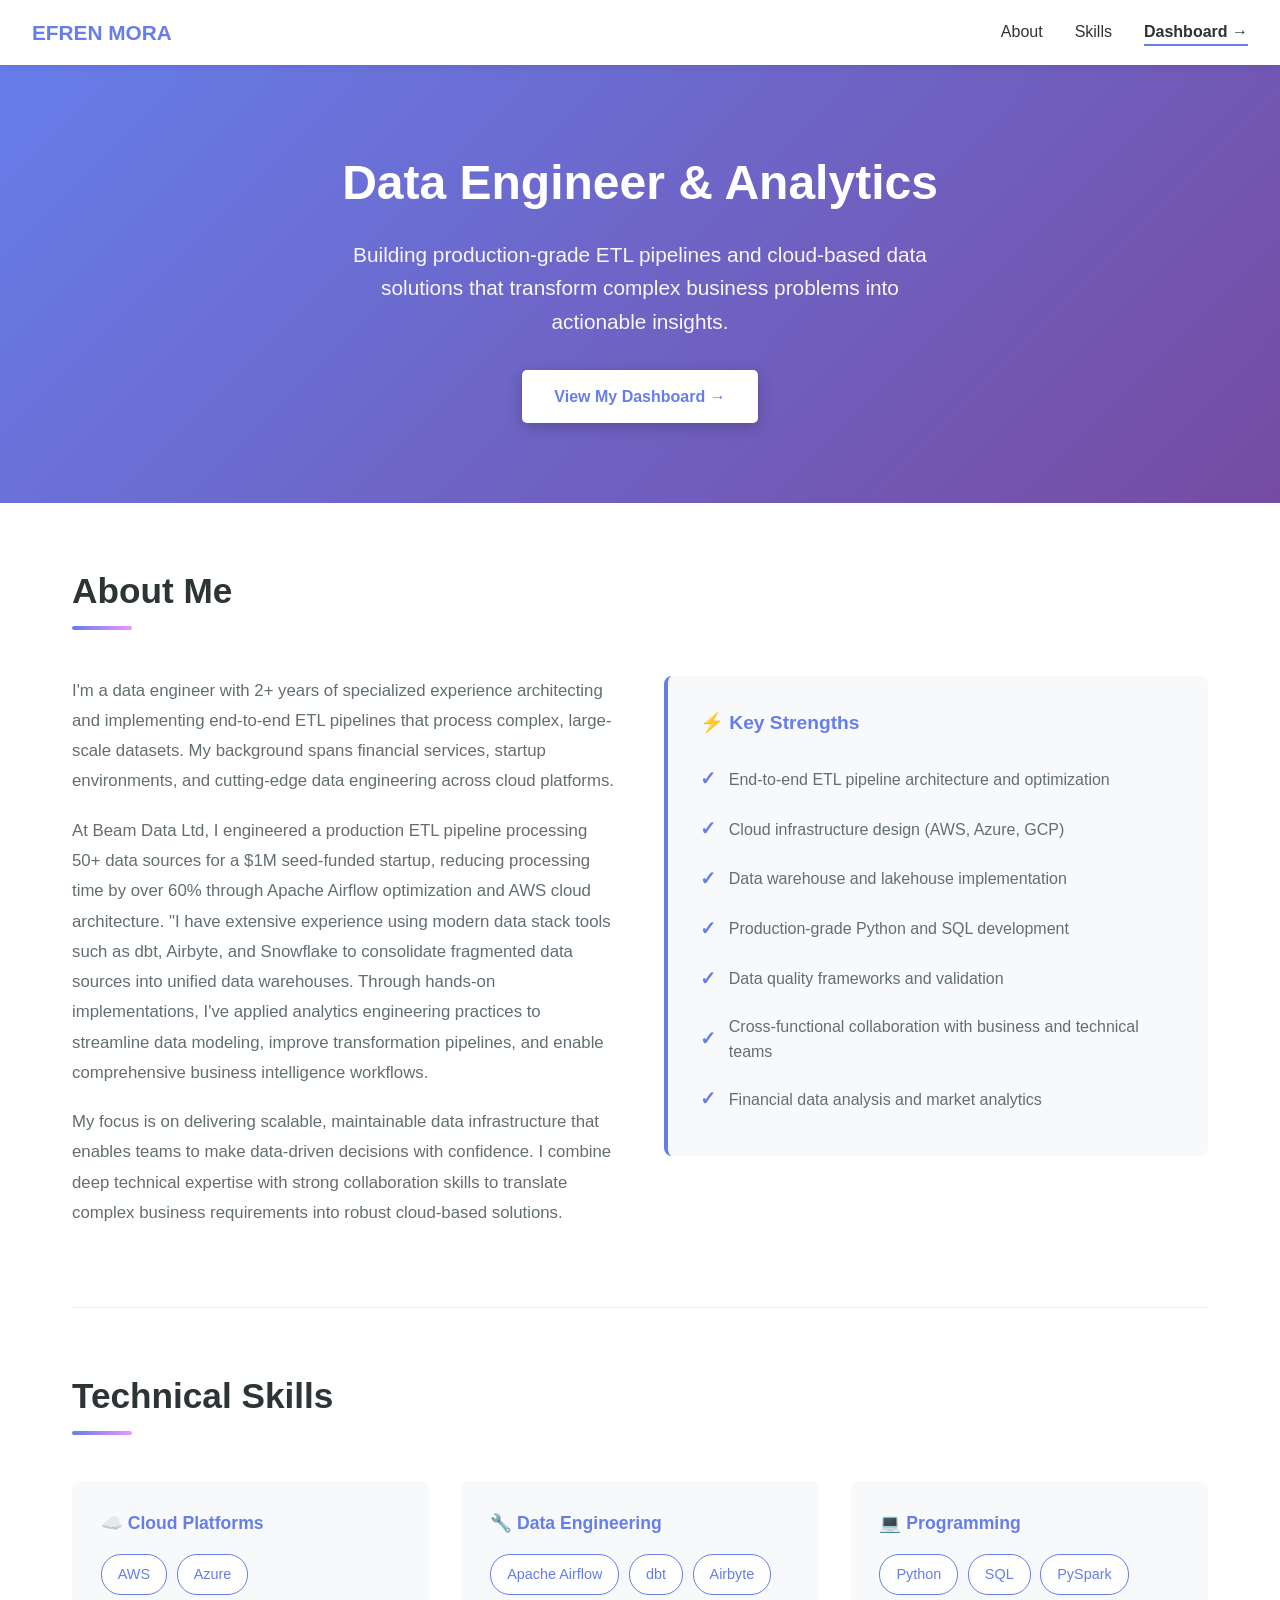
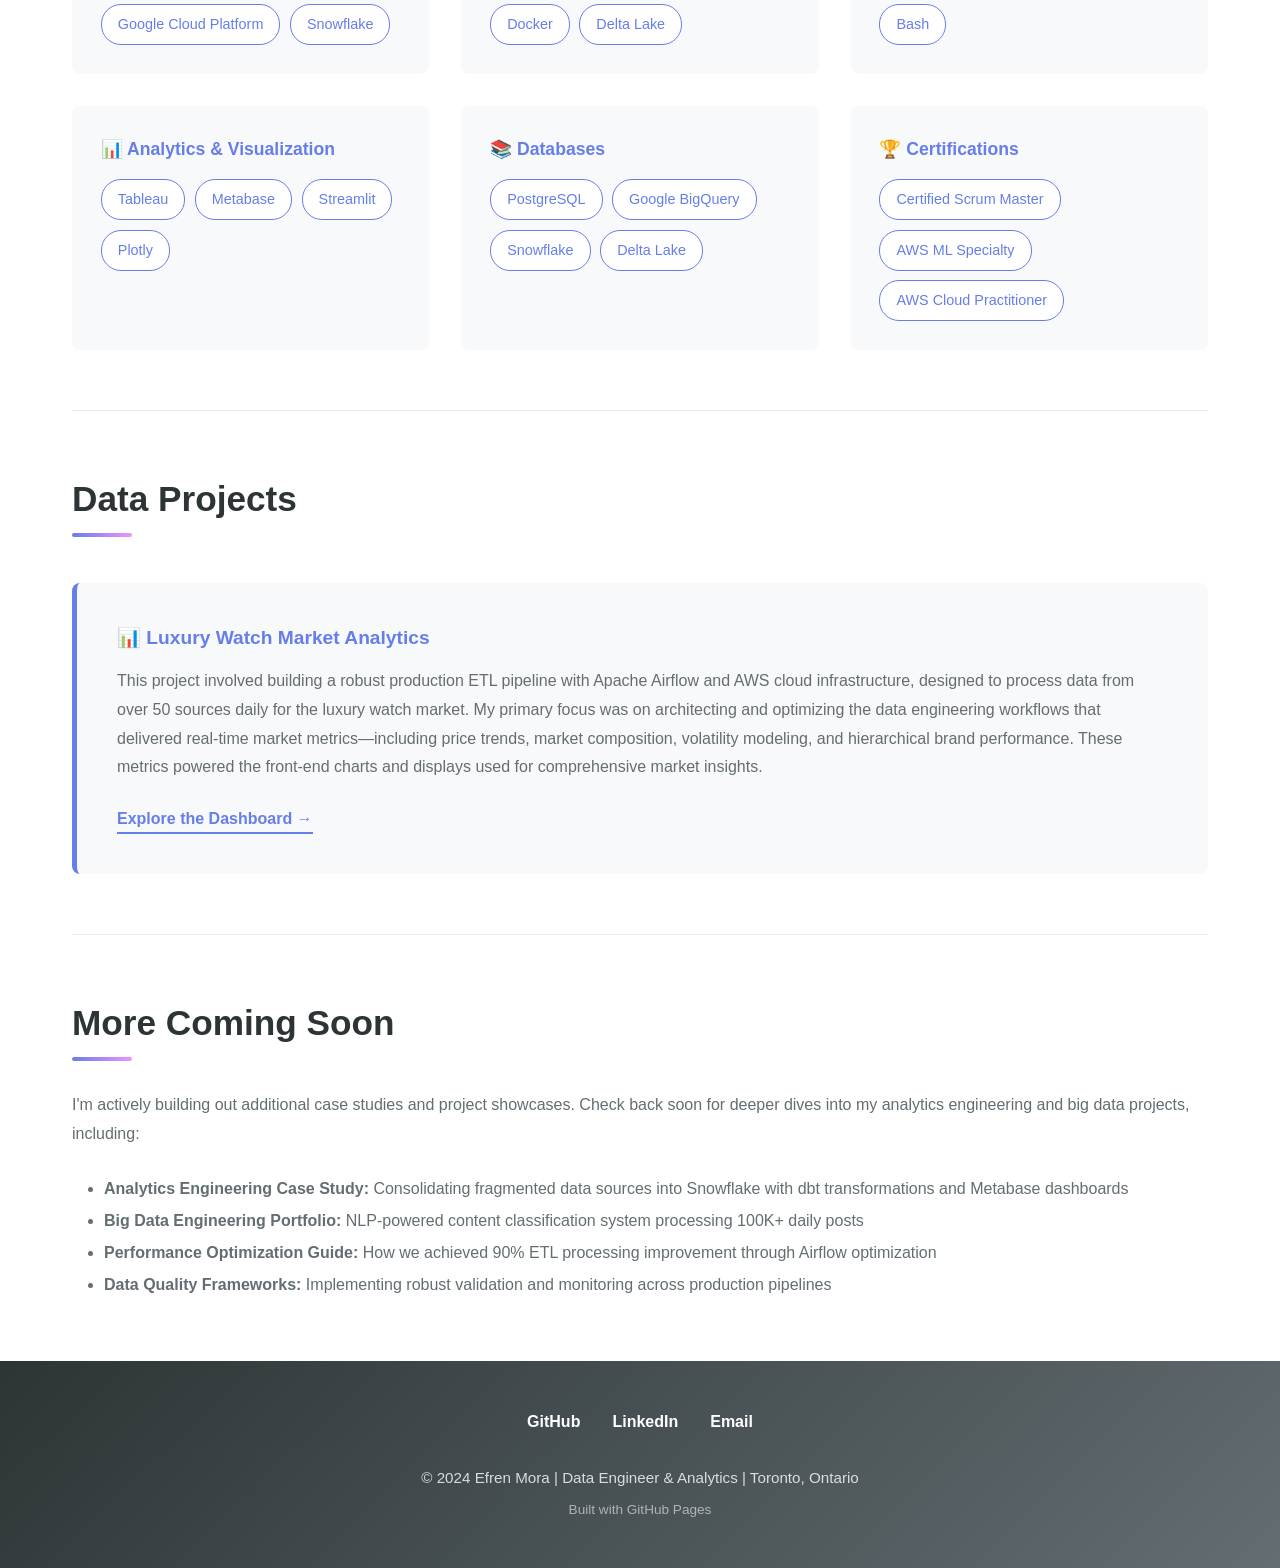
==== index.html @ 276fa45b "Embed Tableau dashboard in index.html" ====
<!DOCTYPE html>
<html lang="en">
<head>
    <meta charset="UTF-8">
    <meta name="viewport" content="width=device-width, initial-scale=1.0">
    <meta name="description" content="Efren Mora - Data Engineer & Analytics. Building production-grade ETL pipelines and cloud-based data solutions.">
    <title>Efren Mora | Data Engineer & Analytics</title>
    <style>
        * {
            margin: 0;
            padding: 0;
            box-sizing: border-box;
        }
        
        :root {
            --primary-color: #667eea;
            --secondary-color: #764ba2;
            --accent-color: #f093fb;
            --text-dark: #2d3436;
            --text-light: #636e72;
            --bg-light: #f8f9fa;
            --border-color: #e9ecef;
        }
        
        body {
            font-family: 'Segoe UI', Tahoma, Geneva, Verdana, sans-serif;
            line-height: 1.6;
            color: var(--text-dark);
            background-color: #fff;
        }
        
        /* Navigation */
        nav {
            background-color: white;
            padding: 1rem 2rem;
            display: flex;
            justify-content: space-between;
            align-items: center;
            box-shadow: 0 2px 8px rgba(0,0,0,0.08);
            position: sticky;
            top: 0;
            z-index: 100;
        }
        
        .nav-brand {
            font-size: 1.3rem;
            font-weight: 700;
            color: var(--primary-color);
            text-decoration: none;
        }
        
        .nav-links {
            display: flex;
            gap: 2rem;
            list-style: none;
        }
        
        .nav-links a {
            color: var(--text-dark);
            text-decoration: none;
            transition: color 0.3s ease;
        }
        
        .nav-links a:hover {
            color: var(--primary-color);
        }
        
        /* Hero Section */
        .hero {
            background: linear-gradient(135deg, var(--primary-color) 0%, var(--secondary-color) 100%);
            color: white;
            padding: 80px 2rem;
            text-align: center;
        }
        
        .hero h1 {
            font-size: 3rem;
            margin-bottom: 1rem;
            font-weight: 700;
        }
        
        .hero p {
            font-size: 1.3rem;
            margin-bottom: 2rem;
            opacity: 0.95;
            max-width: 600px;
            margin-left: auto;
            margin-right: auto;
        }
        
        .cta-button {
            display: inline-block;
            background-color: white;
            color: var(--primary-color);
            padding: 14px 32px;
            border-radius: 5px;
            text-decoration: none;
            font-weight: 600;
            transition: transform 0.3s ease, box-shadow 0.3s ease;
            box-shadow: 0 4px 15px rgba(0,0,0,0.2);
        }
        
        .cta-button:hover {
            transform: translateY(-2px);
            box-shadow: 0 6px 20px rgba(0,0,0,0.3);
        }
        
        /* Main Content */
        main {
            max-width: 1200px;
            margin: 0 auto;
            padding: 0 2rem;
        }
        
        section {
            padding: 60px 0;
            border-bottom: 1px solid var(--border-color);
        }
        
        section:last-of-type {
            border-bottom: none;
        }
        
        h2 {
            font-size: 2.2rem;
            margin-bottom: 1.5rem;
            color: var(--text-dark);
            position: relative;
            display: inline-block;
        }
        
        h2::after {
            content: '';
            position: absolute;
            bottom: -10px;
            left: 0;
            width: 60px;
            height: 4px;
            background: linear-gradient(90deg, var(--primary-color), var(--accent-color));
            border-radius: 2px;
        }
        
        /* About Section */
        .about-content {
            display: grid;
            grid-template-columns: 1fr 1fr;
            gap: 3rem;
            align-items: start;
            margin-top: 2rem;
        }
        
        .about-text p {
            margin-bottom: 1.2rem;
            color: var(--text-light);
            font-size: 1.05rem;
            line-height: 1.8;
        }
        
        .about-highlights {
            background: var(--bg-light);
            padding: 2rem;
            border-radius: 8px;
            border-left: 4px solid var(--primary-color);
        }
        
        .about-highlights h3 {
            color: var(--primary-color);
            margin-bottom: 1rem;
            font-size: 1.2rem;
        }
        
        .about-highlights ul {
            list-style: none;
        }
        
        .about-highlights li {
            padding: 0.6rem 0;
            color: var(--text-light);
            display: flex;
            align-items: center;
        }
        
        .about-highlights li::before {
            content: '✓';
            color: var(--primary-color);
            font-weight: bold;
            margin-right: 0.8rem;
            font-size: 1.2rem;
        }
        
        /* Tech Stack Section */
        .tech-stack {
            display: grid;
            grid-template-columns: repeat(auto-fit, minmax(280px, 1fr));
            gap: 2rem;
            margin-top: 2rem;
        }
        
        .tech-category {
            background: var(--bg-light);
            padding: 1.8rem;
            border-radius: 8px;
            transition: transform 0.3s ease, box-shadow 0.3s ease;
        }
        
        .tech-category:hover {
            transform: translateY(-5px);
            box-shadow: 0 8px 20px rgba(102, 126, 234, 0.15);
        }
        
        .tech-category h3 {
            color: var(--primary-color);
            margin-bottom: 1rem;
            font-size: 1.1rem;
        }
        
        .tech-tags {
            display: flex;
            flex-wrap: wrap;
            gap: 0.6rem;
        }
        
        .tech-tag {
            background: white;
            color: var(--primary-color);
            padding: 0.5rem 1rem;
            border-radius: 20px;
            font-size: 0.9rem;
            border: 1px solid var(--primary-color);
        }
        
        /* Projects Section */
        .project-preview {
            background: var(--bg-light);
            padding: 2.5rem;
            border-radius: 8px;
            border-left: 5px solid var(--primary-color);
            margin-top: 2rem;
            transition: transform 0.3s ease, box-shadow 0.3s ease;
        }

        .project-preview:hover {
        transform: translateY(-5px);
        box-shadow: 0 8px 20px rgba(102, 126, 234, 0.15);
        }
        
        .project-preview h3 {
            color: var(--primary-color);
            font-size: 1.2rem;
            margin-bottom: 0.8rem;
        }
        
        .project-preview p {
            color: var(--text-light);
            margin-bottom: 1.5rem;
            line-height: 1.8;
        }
        
        .project-link {
            display: inline-block;
            color: var(--primary-color);
            text-decoration: none;
            font-weight: 600;
            transition: all 0.3s ease;
            border-bottom: 2px solid var(--primary-color);
        }
        
        .project-link:hover {
            color: var(--secondary-color);
            border-bottom-color: var(--secondary-color);
        }
        
        /* Footer */
        footer {
            background: linear-gradient(135deg, #2d3436 0%, #636e72 100%);
            color: white;
            padding: 3rem 2rem;
            text-align: center;
        }
        
        .footer-content {
            max-width: 1200px;
            margin: 0 auto;
        }
        
        .social-links {
            display: flex;
            justify-content: center;
            gap: 2rem;
            margin-bottom: 2rem;
        }
        
        .social-links a {
            color: white;
            text-decoration: none;
            font-weight: 600;
            transition: color 0.3s ease;
        }
        
        .social-links a:hover {
            color: var(--accent-color);
        }
        
        .footer-text {
            color: rgba(255,255,255,0.8);
            font-size: 0.95rem;
        }
        
        /* Responsive */
        @media (max-width: 768px) {
            .hero h1 {
                font-size: 2rem;
            }
            
            .hero p {
                font-size: 1.1rem;
            }
            
            .about-content {
                grid-template-columns: 1fr;
            }
            
            .nav-links {
                gap: 1rem;
                font-size: 0.9rem;
            }
            
            section {
                padding: 40px 0;
            }
        }
    </style>
</head>
<body>
    <!-- Navigation -->
    <nav>
        <a href="index.html" class="nav-brand">EFREN MORA</a>
        <ul class="nav-links">
            <li><a href="#about">About</a></li>
            <li><a href="#skills">Skills</a></li>
            <li><a href="dashboards.html" class="project-link">Dashboard →</a></li>
        </ul>
    </nav>

    <!-- Hero Section -->
    <section class="hero">
        <h1>Data Engineer & Analytics</h1>
        <p>Building production-grade ETL pipelines and cloud-based data solutions that transform complex business problems into actionable insights.</p>
        <a href="dashboards.html" class="cta-button">View My Dashboard →</a>
    </section>

    <!-- Main Content -->
    <main>
        <!-- About Section -->
        <section id="about">
            <h2>About Me</h2>
            <div class="about-content">
                <div class="about-text">
                    <p>I'm a data engineer with 2+ years of specialized experience architecting and implementing end-to-end ETL pipelines that process complex, large-scale datasets. My background spans financial services, startup environments, and cutting-edge data engineering across cloud platforms.</p>
                    
                    <p>At Beam Data Ltd, I engineered a production ETL pipeline processing 50+ data sources for a $1M seed-funded startup, reducing processing time by over 60% through Apache Airflow optimization and AWS cloud architecture. "I have extensive experience using modern data stack tools such as dbt, Airbyte, and Snowflake to consolidate fragmented data sources into unified data warehouses. Through hands-on implementations, I've applied analytics engineering practices to streamline data modeling, improve transformation pipelines, and enable comprehensive business intelligence workflows.</p>
                    
                    <p>My focus is on delivering scalable, maintainable data infrastructure that enables teams to make data-driven decisions with confidence. I combine deep technical expertise with strong collaboration skills to translate complex business requirements into robust cloud-based solutions.</p>
                </div>
                
                <div class="about-highlights">
                    <h3>⚡ Key Strengths</h3>
                    <ul>
                        <li>End-to-end ETL pipeline architecture and optimization</li>
                        <li>Cloud infrastructure design (AWS, Azure, GCP)</li>
                        <li>Data warehouse and lakehouse implementation</li>
                        <li>Production-grade Python and SQL development</li>
                        <li>Data quality frameworks and validation</li>
                        <li>Cross-functional collaboration with business and technical teams</li>
                        <li>Financial data analysis and market analytics</li>
                    </ul>
                </div>
            </div>
        </section>

        <!-- Tech Stack Section -->
        <section id="skills">
            <h2>Technical Skills</h2>
            <div class="tech-stack">
                <div class="tech-category">
                    <h3>☁️ Cloud Platforms</h3>
                    <div class="tech-tags">
                        <span class="tech-tag">AWS</span>
                        <span class="tech-tag">Azure</span>
                        <span class="tech-tag">Google Cloud Platform </span>
                        <span class="tech-tag">Snowflake</span>
                    </div>
                </div>
                
                <div class="tech-category">
                    <h3>🔧 Data Engineering</h3>
                    <div class="tech-tags">
                        <span class="tech-tag">Apache Airflow</span>
                        <span class="tech-tag">dbt</span>
                        <span class="tech-tag">Airbyte</span>
                        <span class="tech-tag">Docker</span>
                        <span class="tech-tag">Delta Lake</span>
                    </div>
                </div>
                
                <div class="tech-category">
                    <h3>💻 Programming</h3>
                    <div class="tech-tags">
                        <span class="tech-tag">Python</span>
                        <span class="tech-tag">SQL</span>
                        <span class="tech-tag">PySpark</span>
                        <span class="tech-tag">Bash</span>
                    </div>
                </div>
                
                <div class="tech-category">
                    <h3>📊 Analytics & Visualization</h3>
                    <div class="tech-tags">
                        <span class="tech-tag">Tableau</span>
                        <span class="tech-tag">Metabase</span>
                        <span class="tech-tag">Streamlit</span>
                        <span class="tech-tag">Plotly</span>
                    </div>
                </div>
                
                <div class="tech-category">
                    <h3>📚 Databases</h3>
                    <div class="tech-tags">
                        <span class="tech-tag">PostgreSQL</span>
                        <span class="tech-tag">Google BigQuery</span>
                        <span class="tech-tag">Snowflake</span>
                        <span class="tech-tag">Delta Lake</span>
                    </div>
                </div>
                
                <div class="tech-category">
                    <h3>🏆 Certifications</h3>
                    <div class="tech-tags">
                        <!-- <span class="tech-tag">Advanced Tableau</span> -->
                        <span class="tech-tag">Certified Scrum Master</span>
                        <span class="tech-tag">AWS ML Specialty</span>
                        <span class="tech-tag">AWS Cloud Practitioner</span>
                    </div>
                </div>
            </div>
        </section>

        <!-- Featured Project Section -->
        <section>
            <h2>Data Projects</h2>
            <div class="project-preview">
                <h3>📊 Luxury Watch Market Analytics</h3>
                <p>This project involved building a robust production ETL pipeline with Apache Airflow and AWS cloud infrastructure, designed to process data from over 50 sources daily for the luxury watch market. My primary focus was on architecting and optimizing the data engineering workflows that delivered real-time market metrics—including price trends, market composition, volatility modeling, and hierarchical brand performance. These metrics powered the front-end charts and displays used for comprehensive market insights.</p>
                <a href="dashboards.html" class="project-link">Explore the Dashboard →</a>
            </div>
        </section>

        <!-- Coming Soon Section -->
        <section>
            <h2>More Coming Soon</h2>
            <p style="color: var(--text-light); line-height: 1.8; margin-top: 1rem;">I'm actively building out additional case studies and project showcases. Check back soon for deeper dives into my analytics engineering and big data projects, including:</p>
            <ul style="margin-top: 1.5rem; margin-left: 2rem; color: var(--text-light); line-height: 2;">
                <li><strong>Analytics Engineering Case Study:</strong> Consolidating fragmented data sources into Snowflake with dbt transformations and Metabase dashboards</li>
                <li><strong>Big Data Engineering Portfolio:</strong> NLP-powered content classification system processing 100K+ daily posts</li>
                <li><strong>Performance Optimization Guide:</strong> How we achieved 90% ETL processing improvement through Airflow optimization</li>
                <li><strong>Data Quality Frameworks:</strong> Implementing robust validation and monitoring across production pipelines</li>
            </ul>
        </section>
    </main>


    <div class='tableauPlaceholder' id='viz1762761379928' style='position: relative'><noscript><a href='#'><img alt='Overview Dashboard ' src='https:&#47;&#47;public.tableau.com&#47;static&#47;images&#47;e-&#47;e-CommerceDashboard_17627596148900&#47;OverviewDashboard&#47;1_rss.png' style='border: none' /></a></noscript><object class='tableauViz'  style='display:none;'><param name='host_url' value='https%3A%2F%2Fpublic.tableau.com%2F' /> <param name='embed_code_version' value='3' /> <param name='site_root' value='' /><param name='name' value='e-CommerceDashboard_17627596148900&#47;OverviewDashboard' /><param name='tabs' value='no' /><param name='toolbar' value='yes' /><param name='static_image' value='https:&#47;&#47;public.tableau.com&#47;static&#47;images&#47;e-&#47;e-CommerceDashboard_17627596148900&#47;OverviewDashboard&#47;1.png' /> <param name='animate_transition' value='yes' /><param name='display_static_image' value='yes' /><param name='display_spinner' value='yes' /><param name='display_overlay' value='yes' /><param name='display_count' value='yes' /><param name='language' value='en-US' /></object></div>                <script type='text/javascript'>                    var divElement = document.getElementById('viz1762761379928');                    var vizElement = divElement.getElementsByTagName('object')[0];                    if ( divElement.offsetWidth > 800 ) { vizElement.style.width='1500px';vizElement.style.height='927px';} else if ( divElement.offsetWidth > 500 ) { vizElement.style.width='1500px';vizElement.style.height='927px';} else { vizElement.style.width='100%';vizElement.style.height='3277px';}                     var scriptElement = document.createElement('script');                    scriptElement.src = 'https://public.tableau.com/javascripts/api/viz_v1.js';                    vizElement.parentNode.insertBefore(scriptElement, vizElement);                </script>
    
    <!-- Footer -->
    <footer>
        <div class="footer-content">
            <div class="social-links">
                <a href="https://github.com/efrenmo" target="_blank">GitHub</a>
                <a href="https://www.linkedin.com/in/efrenandresmora/" target="_blank">LinkedIn</a>
                <a href="mailto:a.efrenmo@gmail.com">Email</a>
            </div>
            <p class="footer-text">&copy; 2024 Efren Mora | Data Engineer & Analytics | Toronto, Ontario</p>
            <p class="footer-text" style="margin-top: 0.5rem; font-size: 0.85rem; opacity: 0.7;">Built with GitHub Pages</p>
        </div>
    </footer>
</body>
</html>


<!-- <iframe src="https://public.tableau.com/views/e-CommerceDashboard_17627596148900/OverviewDashboard?:language=en-US&:sid=&:redirect=auth&:display_count=n&:origin=viz_share_link" 
        width="100%" 
        height="900" 
        frameborder="0">
</iframe> -->
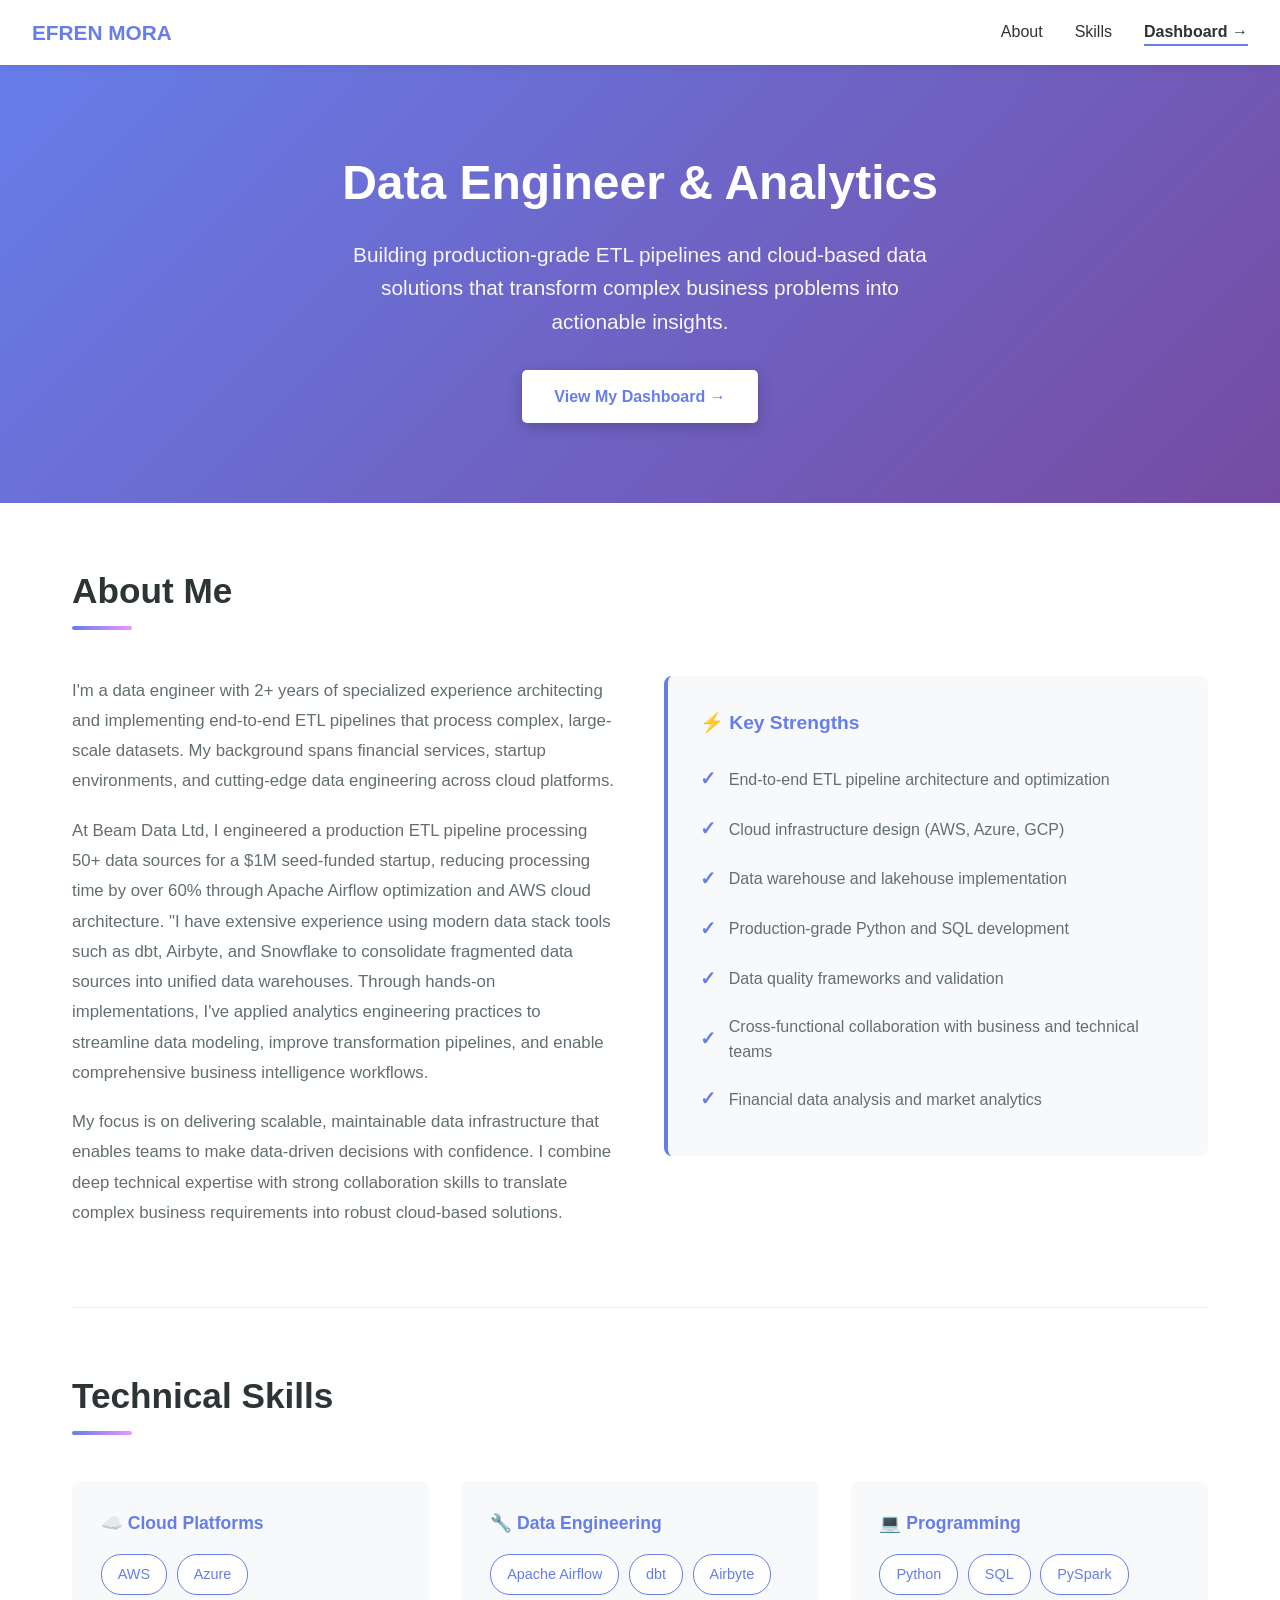
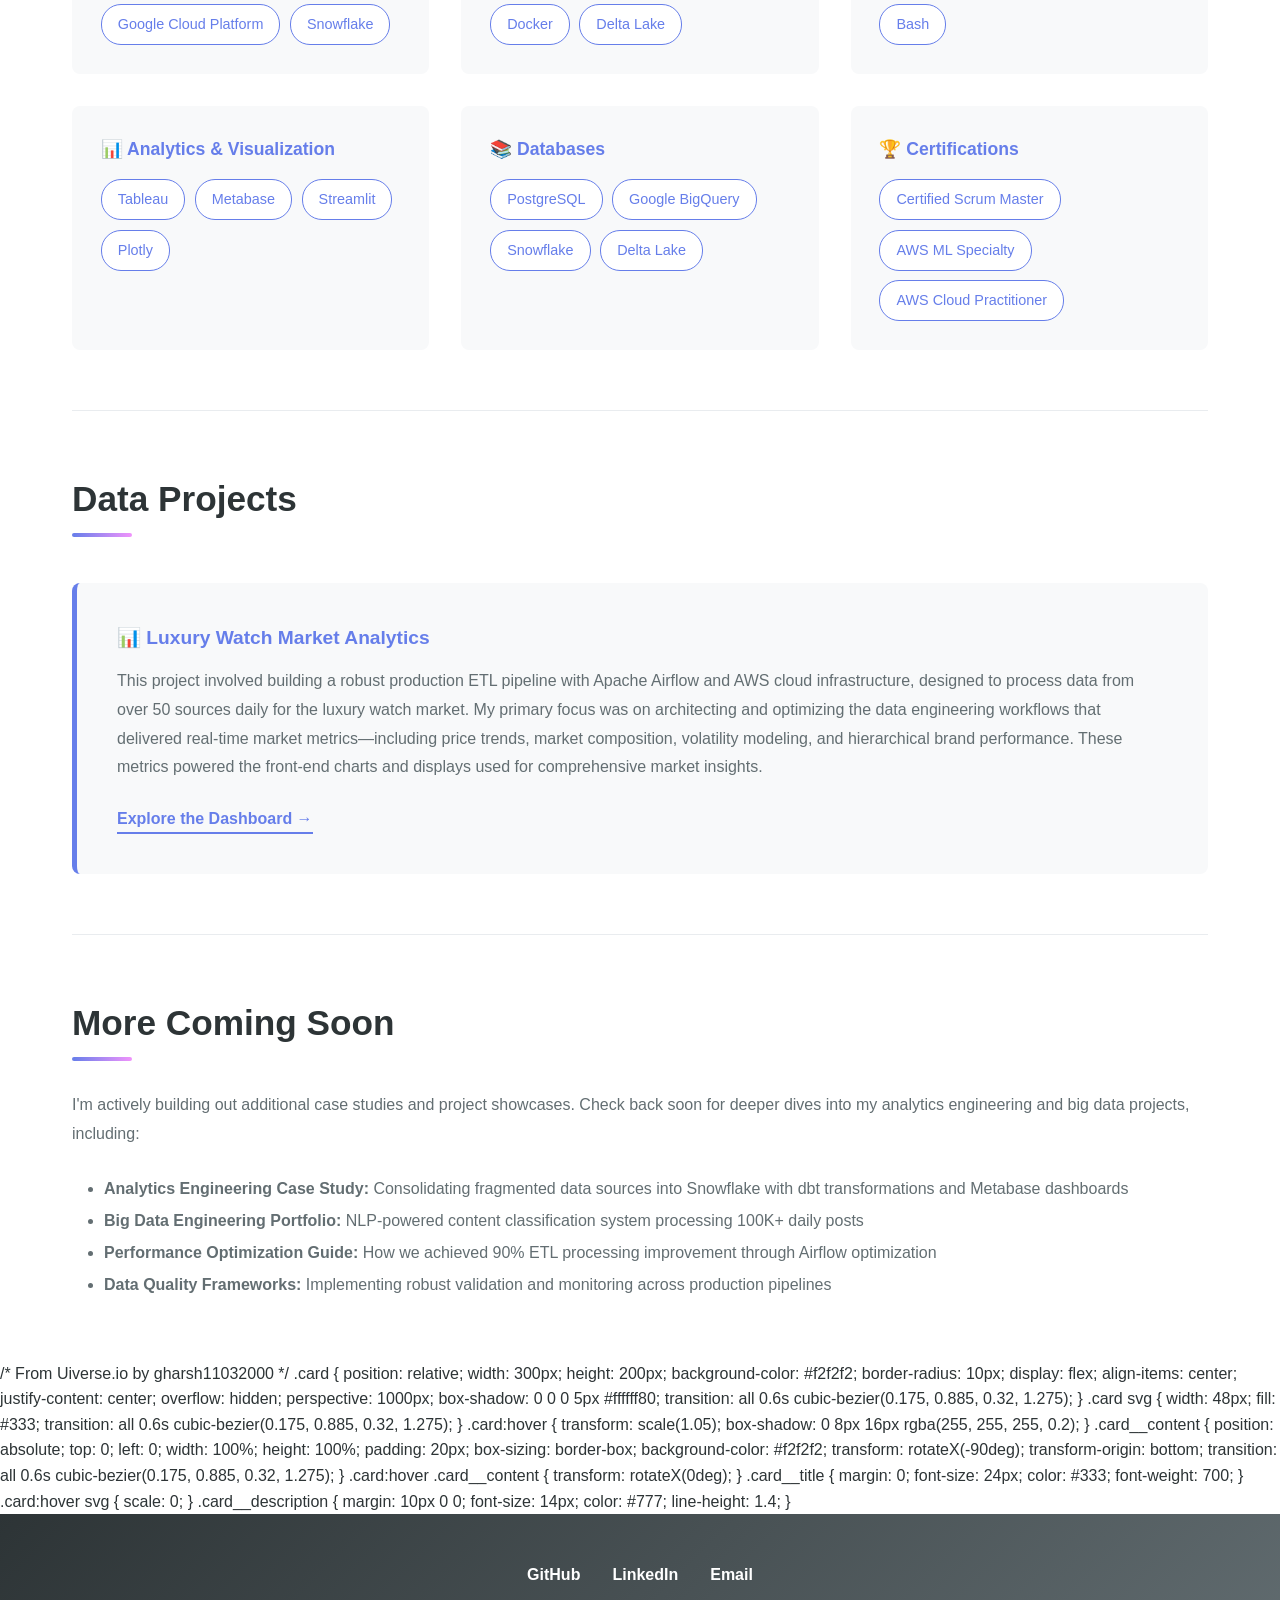
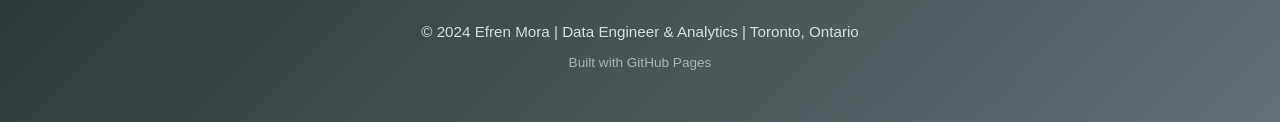
==== commit d8ab2760: "Implement card component styles in index.html Added CSS styles for card component with hover effects" ====
--- a/index.html
+++ b/index.html
@@ -469,7 +469,69 @@
     </main>
 
 
-    <div class='tableauPlaceholder' id='viz1762761379928' style='position: relative'><noscript><a href='#'><img alt='Overview Dashboard ' src='https:&#47;&#47;public.tableau.com&#47;static&#47;images&#47;e-&#47;e-CommerceDashboard_17627596148900&#47;OverviewDashboard&#47;1_rss.png' style='border: none' /></a></noscript><object class='tableauViz'  style='display:none;'><param name='host_url' value='https%3A%2F%2Fpublic.tableau.com%2F' /> <param name='embed_code_version' value='3' /> <param name='site_root' value='' /><param name='name' value='e-CommerceDashboard_17627596148900&#47;OverviewDashboard' /><param name='tabs' value='no' /><param name='toolbar' value='yes' /><param name='static_image' value='https:&#47;&#47;public.tableau.com&#47;static&#47;images&#47;e-&#47;e-CommerceDashboard_17627596148900&#47;OverviewDashboard&#47;1.png' /> <param name='animate_transition' value='yes' /><param name='display_static_image' value='yes' /><param name='display_spinner' value='yes' /><param name='display_overlay' value='yes' /><param name='display_count' value='yes' /><param name='language' value='en-US' /></object></div>                <script type='text/javascript'>                    var divElement = document.getElementById('viz1762761379928');                    var vizElement = divElement.getElementsByTagName('object')[0];                    if ( divElement.offsetWidth > 800 ) { vizElement.style.width='1500px';vizElement.style.height='927px';} else if ( divElement.offsetWidth > 500 ) { vizElement.style.width='1500px';vizElement.style.height='927px';} else { vizElement.style.width='100%';vizElement.style.height='3277px';}                     var scriptElement = document.createElement('script');                    scriptElement.src = 'https://public.tableau.com/javascripts/api/viz_v1.js';                    vizElement.parentNode.insertBefore(scriptElement, vizElement);                </script>
+    /* From Uiverse.io by gharsh11032000 */ 
+    .card {
+      position: relative;
+      width: 300px;
+      height: 200px;
+      background-color: #f2f2f2;
+      border-radius: 10px;
+      display: flex;
+      align-items: center;
+      justify-content: center;
+      overflow: hidden;
+      perspective: 1000px;
+      box-shadow: 0 0 0 5px #ffffff80;
+      transition: all 0.6s cubic-bezier(0.175, 0.885, 0.32, 1.275);
+    }
+    
+    .card svg {
+      width: 48px;
+      fill: #333;
+      transition: all 0.6s cubic-bezier(0.175, 0.885, 0.32, 1.275);
+    }
+    
+    .card:hover {
+      transform: scale(1.05);
+      box-shadow: 0 8px 16px rgba(255, 255, 255, 0.2);
+    }
+    
+    .card__content {
+      position: absolute;
+      top: 0;
+      left: 0;
+      width: 100%;
+      height: 100%;
+      padding: 20px;
+      box-sizing: border-box;
+      background-color: #f2f2f2;
+      transform: rotateX(-90deg);
+      transform-origin: bottom;
+      transition: all 0.6s cubic-bezier(0.175, 0.885, 0.32, 1.275);
+    }
+    
+    .card:hover .card__content {
+      transform: rotateX(0deg);
+    }
+    
+    .card__title {
+      margin: 0;
+      font-size: 24px;
+      color: #333;
+      font-weight: 700;
+    }
+    
+    .card:hover svg {
+      scale: 0;
+    }
+    
+    .card__description {
+      margin: 10px 0 0;
+      font-size: 14px;
+      color: #777;
+      line-height: 1.4;
+    }
+
     
     <!-- Footer -->
     <footer>
@@ -487,9 +549,5 @@
 </html>
 
 
-<!-- <iframe src="https://public.tableau.com/views/e-CommerceDashboard_17627596148900/OverviewDashboard?:language=en-US&:sid=&:redirect=auth&:display_count=n&:origin=viz_share_link" 
-        width="100%" 
-        height="900" 
-        frameborder="0">
-</iframe> -->
-
+
+
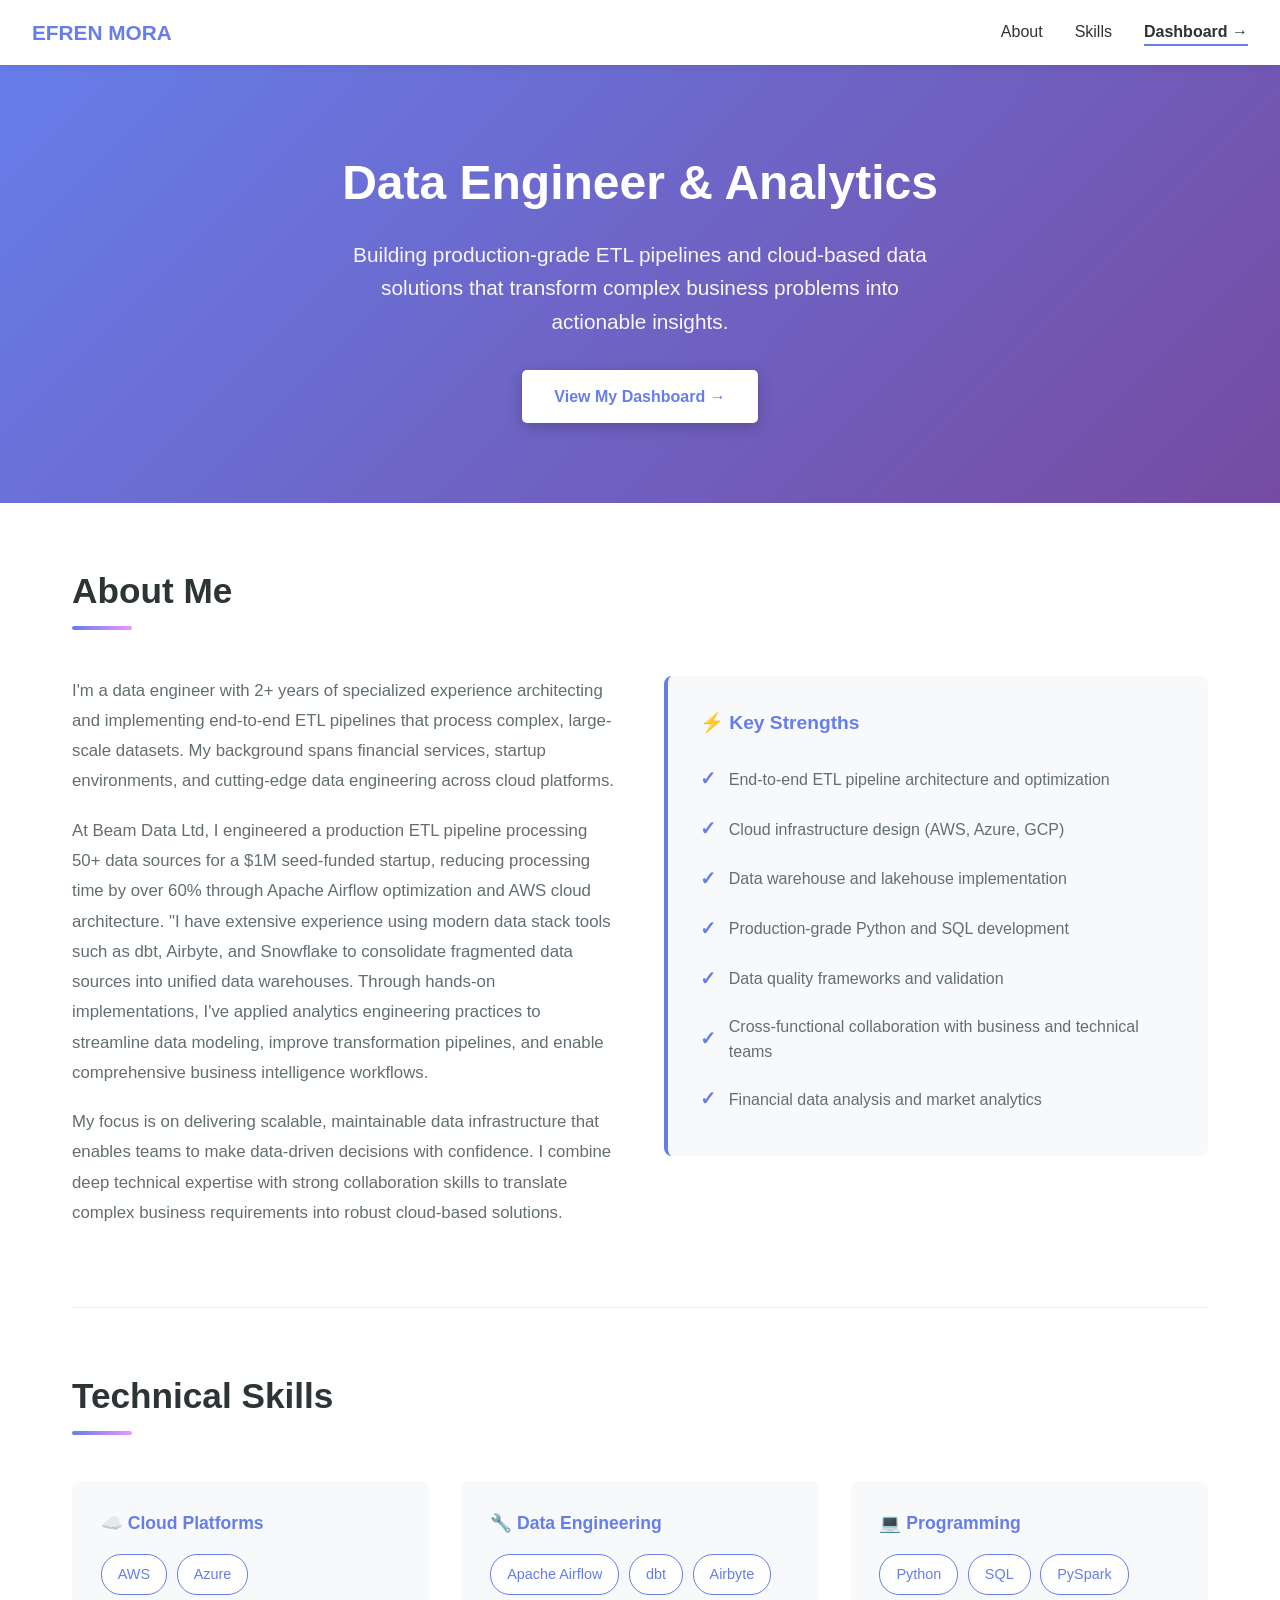
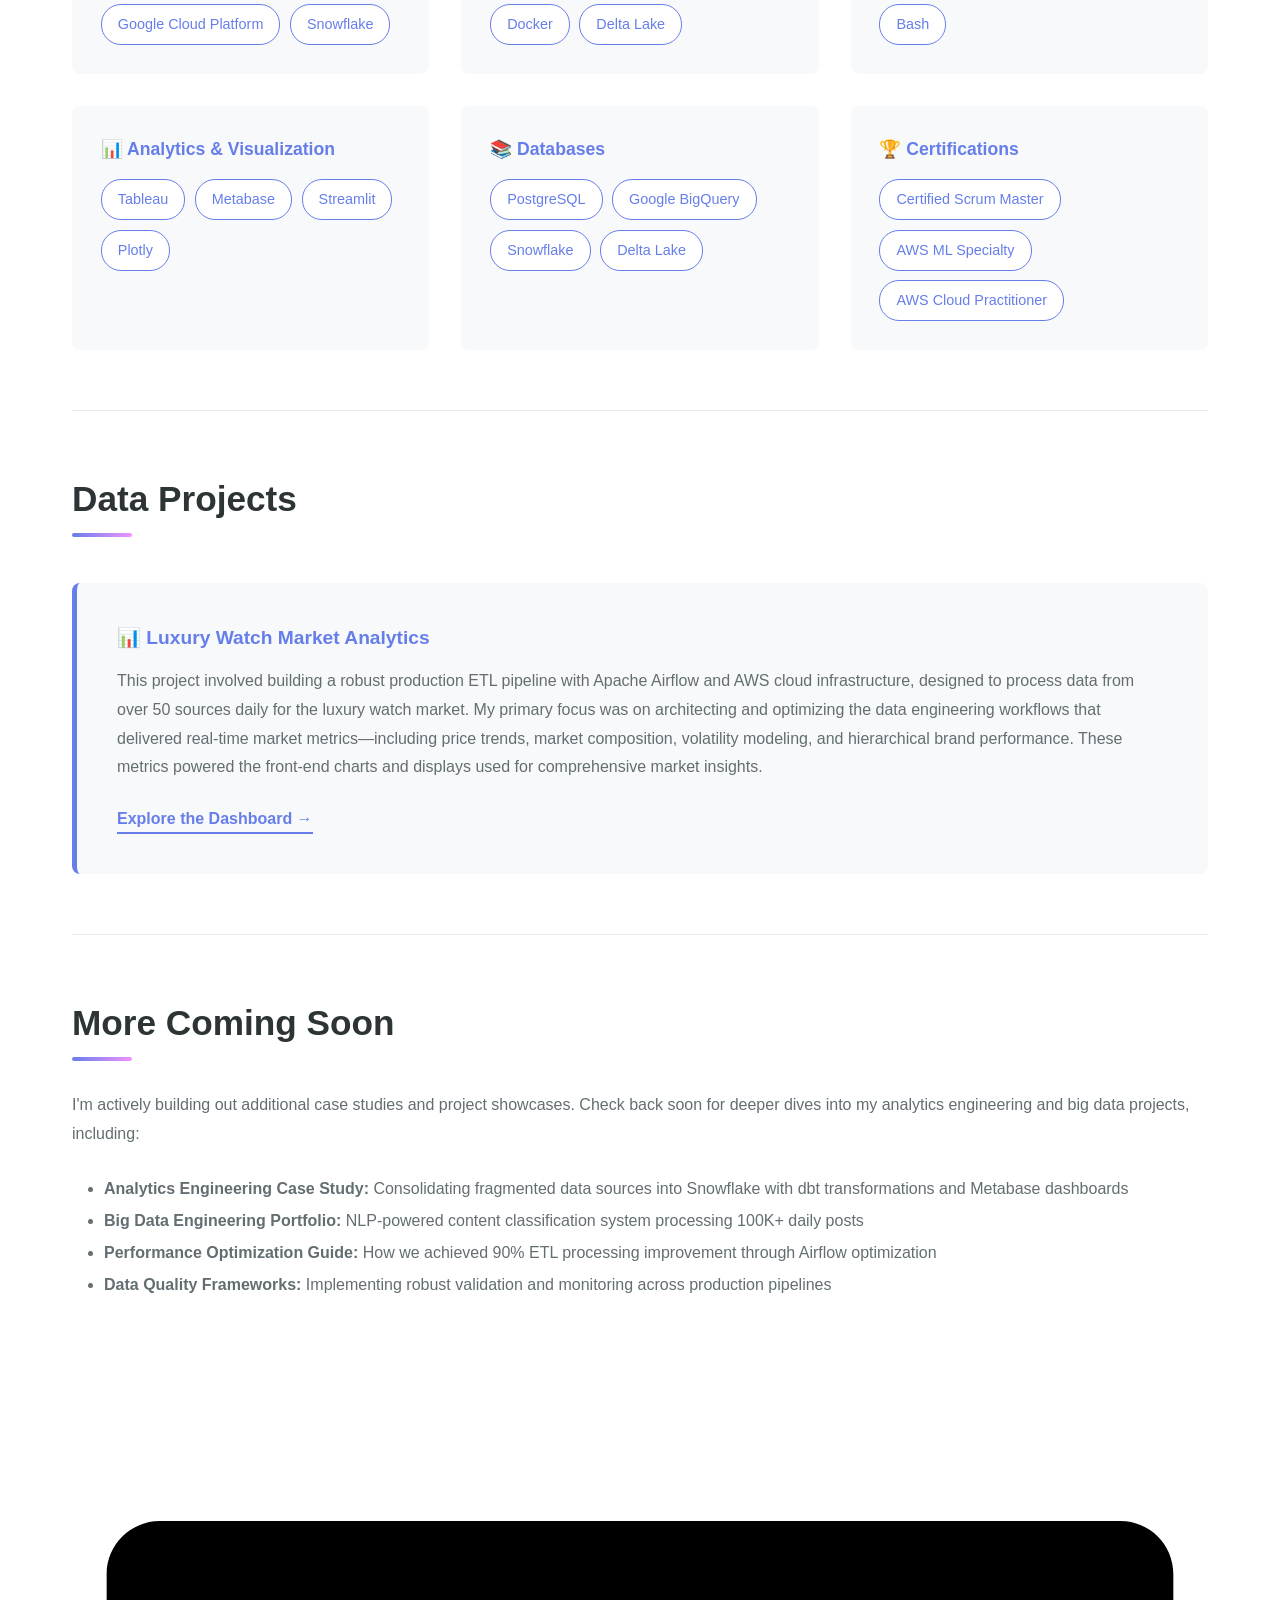
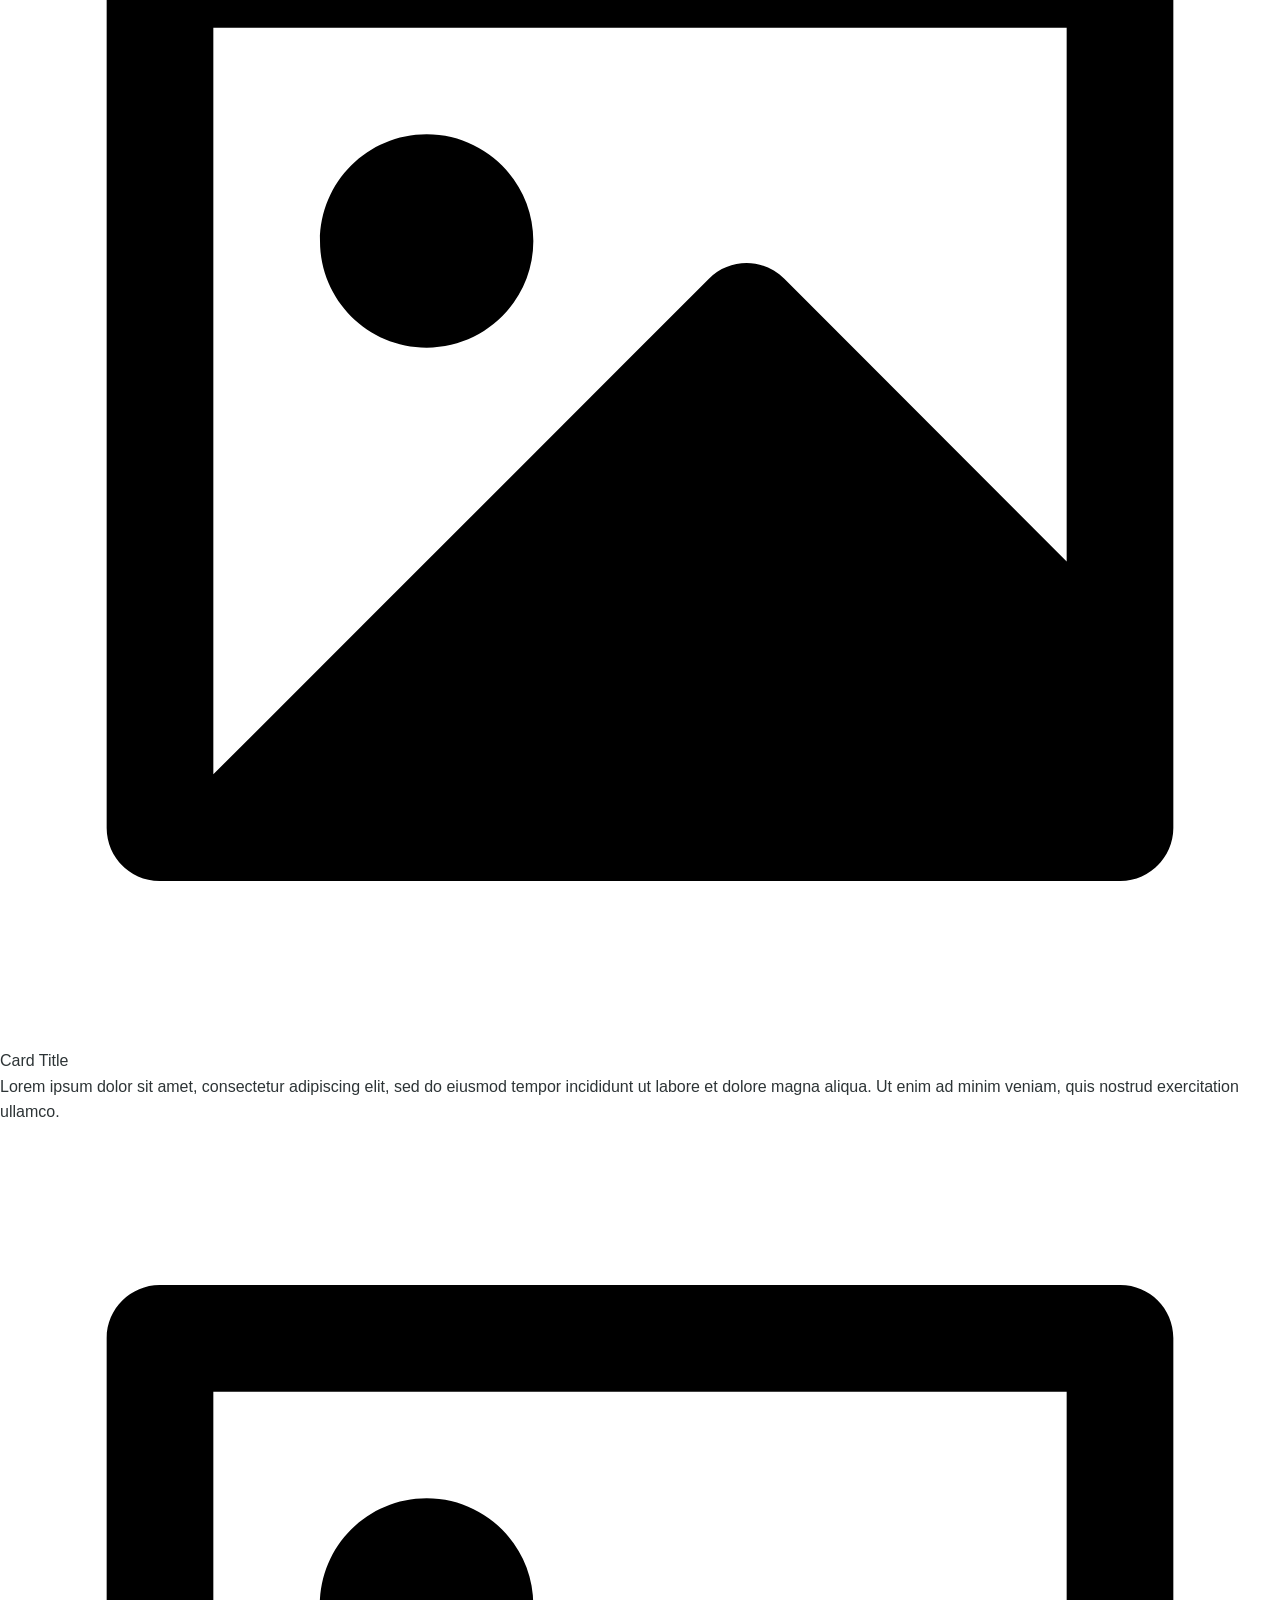
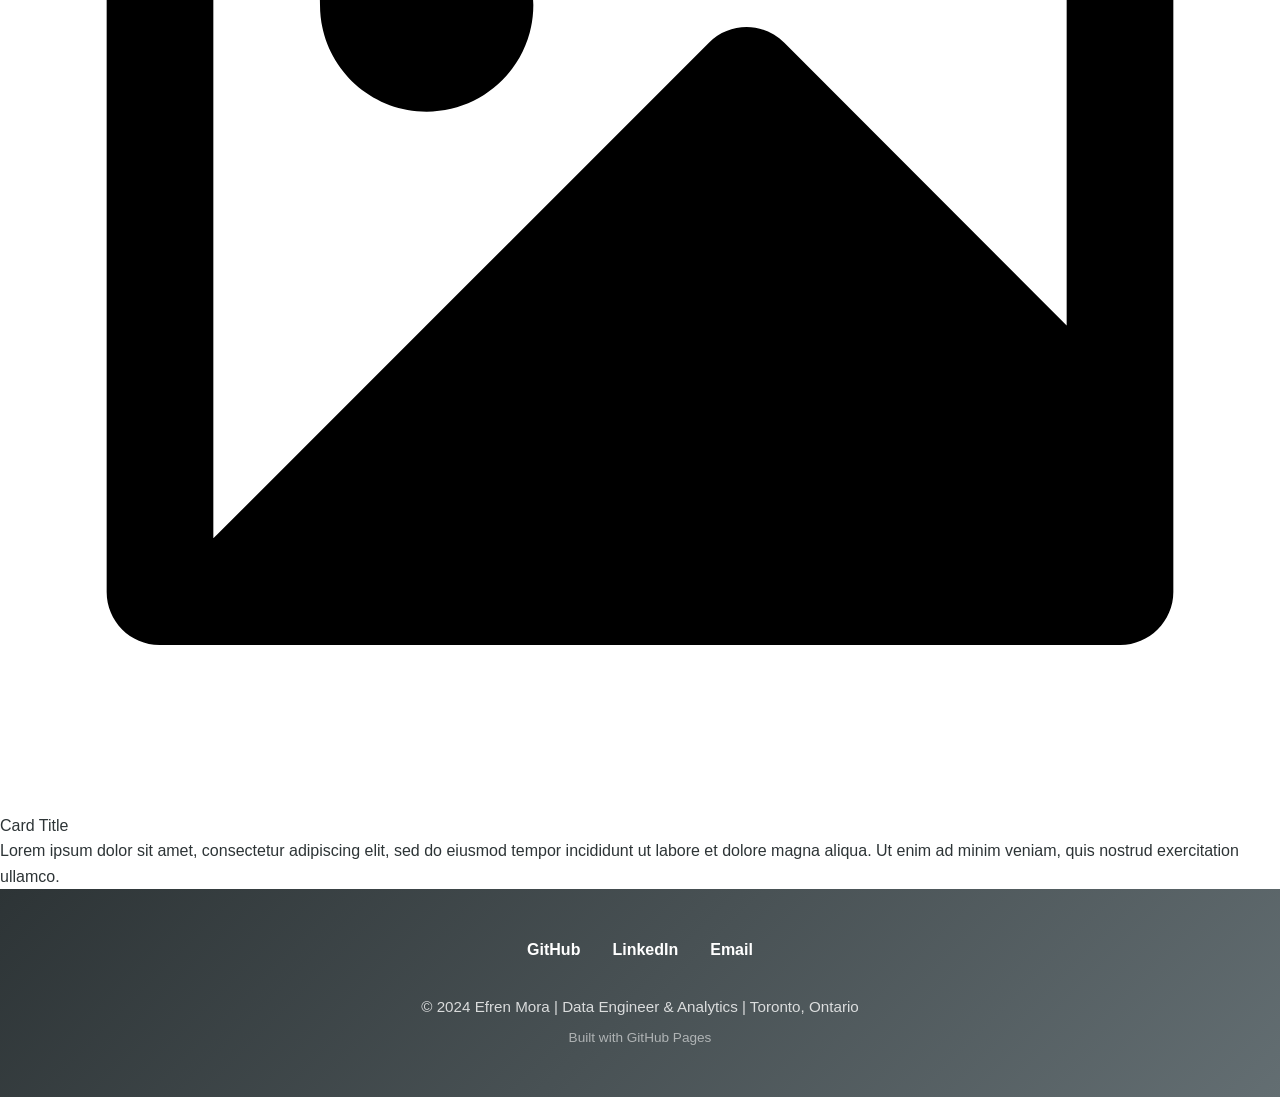
==== commit dcfa6124: "Refactor card layout and footer in index.html Replaced existing card section with a new card layout " ====
--- a/index.html
+++ b/index.html
@@ -469,85 +469,45 @@
     </main>
 
 
-    /* From Uiverse.io by gharsh11032000 */ 
-    .card {
-      position: relative;
-      width: 300px;
-      height: 200px;
-      background-color: #f2f2f2;
-      border-radius: 10px;
-      display: flex;
-      align-items: center;
-      justify-content: center;
-      overflow: hidden;
-      perspective: 1000px;
-      box-shadow: 0 0 0 5px #ffffff80;
-      transition: all 0.6s cubic-bezier(0.175, 0.885, 0.32, 1.275);
-    }
+        <!-- From Uiverse.io by gharsh11032000 --> 
+        <div class="card">
+          <svg xmlns="http://www.w3.org/2000/svg" viewBox="0 0 24 24"><path d="M20 5H4V19L13.2923 9.70649C13.6828 9.31595 14.3159 9.31591 14.7065 9.70641L20 15.0104V5ZM2 3.9934C2 3.44476 2.45531 3 2.9918 3H21.0082C21.556 3 22 3.44495 22 3.9934V20.0066C22 20.5552 21.5447 21 21.0082 21H2.9918C2.44405 21 2 20.5551 2 20.0066V3.9934ZM8 11C6.89543 11 6 10.1046 6 9C6 7.89543 6.89543 7 8 7C9.10457 7 10 7.89543 10 9C10 10.1046 9.10457 11 8 11Z"></path></svg>
+          <div class="card__content">
+            <p class="card__title">Card Title</p>
+            <p class="card__description">Lorem ipsum dolor sit amet, consectetur adipiscing elit, sed do eiusmod tempor incididunt ut labore et dolore magna aliqua. Ut enim ad minim veniam, quis nostrud exercitation ullamco.</p>
+          </div>
+        </div>
+        
+
+        <!-- From Uiverse.io by gharsh11032000 -->
+        <div class="card">
+            <svg xmlns="http://www.w3.org/2000/svg" viewBox="0 0 24 24">
+                <path d="M20 5H4V19L13.2923 9.70649C13.6828 9.31595 14.3159 9.31591 14.7065 9.70641L20 15.0104V5ZM2 3.9934C2 3.44476 2.45531 3 2.9918 3H21.0082C21.556 3 22 3.44495 22 3.9934V20.0066C22 20.5552 21.5447 21 21.0082 21H2.9918C2.44405 21 2 20.5551 2 20.0066V3.9934ZM8 11C6.89543 11 6 10.1046 6 9C6 7.89543 6.89543 7 8 7C9.10457 7 10 7.89543 10 9C10 10.1046 9.10457 11 8 11Z"></path>
+            </svg>
+            <div class="card__content">
+                <p class="card__title">Card Title</p>
+                <p class="card__description">
+                    Lorem ipsum dolor sit amet, consectetur adipiscing elit, sed do eiusmod tempor incididunt ut labore et dolore magna aliqua. Ut enim ad minim veniam, quis nostrud exercitation ullamco.
+                </p>
+            </div>
+        </div>
+
     
-    .card svg {
-      width: 48px;
-      fill: #333;
-      transition: all 0.6s cubic-bezier(0.175, 0.885, 0.32, 1.275);
-    }
-    
-    .card:hover {
-      transform: scale(1.05);
-      box-shadow: 0 8px 16px rgba(255, 255, 255, 0.2);
-    }
-    
-    .card__content {
-      position: absolute;
-      top: 0;
-      left: 0;
-      width: 100%;
-      height: 100%;
-      padding: 20px;
-      box-sizing: border-box;
-      background-color: #f2f2f2;
-      transform: rotateX(-90deg);
-      transform-origin: bottom;
-      transition: all 0.6s cubic-bezier(0.175, 0.885, 0.32, 1.275);
-    }
-    
-    .card:hover .card__content {
-      transform: rotateX(0deg);
-    }
-    
-    .card__title {
-      margin: 0;
-      font-size: 24px;
-      color: #333;
-      font-weight: 700;
-    }
-    
-    .card:hover svg {
-      scale: 0;
-    }
-    
-    .card__description {
-      margin: 10px 0 0;
-      font-size: 14px;
-      color: #777;
-      line-height: 1.4;
-    }
-
-    
-    <!-- Footer -->
-    <footer>
-        <div class="footer-content">
-            <div class="social-links">
-                <a href="https://github.com/efrenmo" target="_blank">GitHub</a>
-                <a href="https://www.linkedin.com/in/efrenandresmora/" target="_blank">LinkedIn</a>
-                <a href="mailto:a.efrenmo@gmail.com">Email</a>
-            </div>
-            <p class="footer-text">&copy; 2024 Efren Mora | Data Engineer & Analytics | Toronto, Ontario</p>
-            <p class="footer-text" style="margin-top: 0.5rem; font-size: 0.85rem; opacity: 0.7;">Built with GitHub Pages</p>
-        </div>
-    </footer>
-</body>
-</html>
-
-
-
-
+            <!-- Footer -->
+            <footer>
+                <div class="footer-content">
+                    <div class="social-links">
+                        <a href="https://github.com/efrenmo" target="_blank">GitHub</a>
+                        <a href="https://www.linkedin.com/in/efrenandresmora/" target="_blank">LinkedIn</a>
+                        <a href="mailto:a.efrenmo@gmail.com">Email</a>
+                    </div>
+                    <p class="footer-text">&copy; 2024 Efren Mora | Data Engineer & Analytics | Toronto, Ontario</p>
+                    <p class="footer-text" style="margin-top: 0.5rem; font-size: 0.85rem; opacity: 0.7;">Built with GitHub Pages</p>
+                </div>
+            </footer>
+        </body>
+        </html>
+
+
+
+
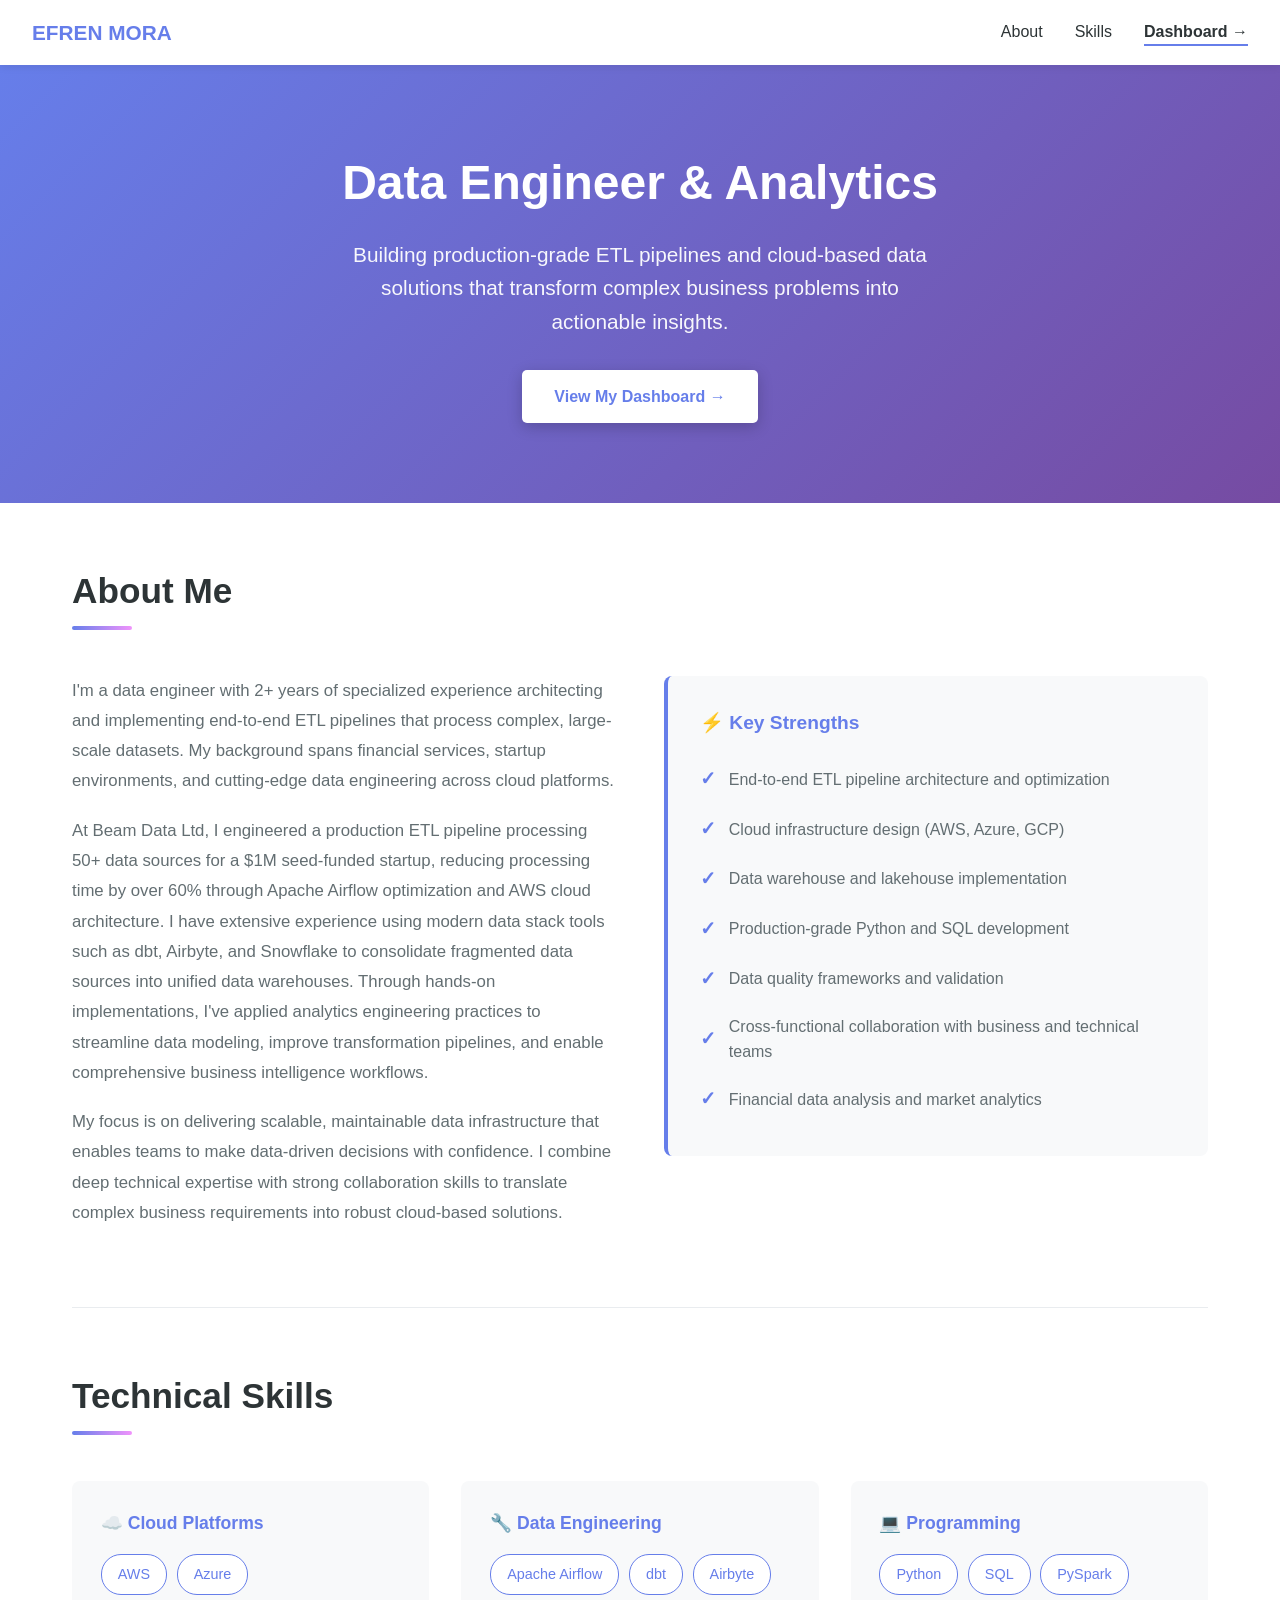
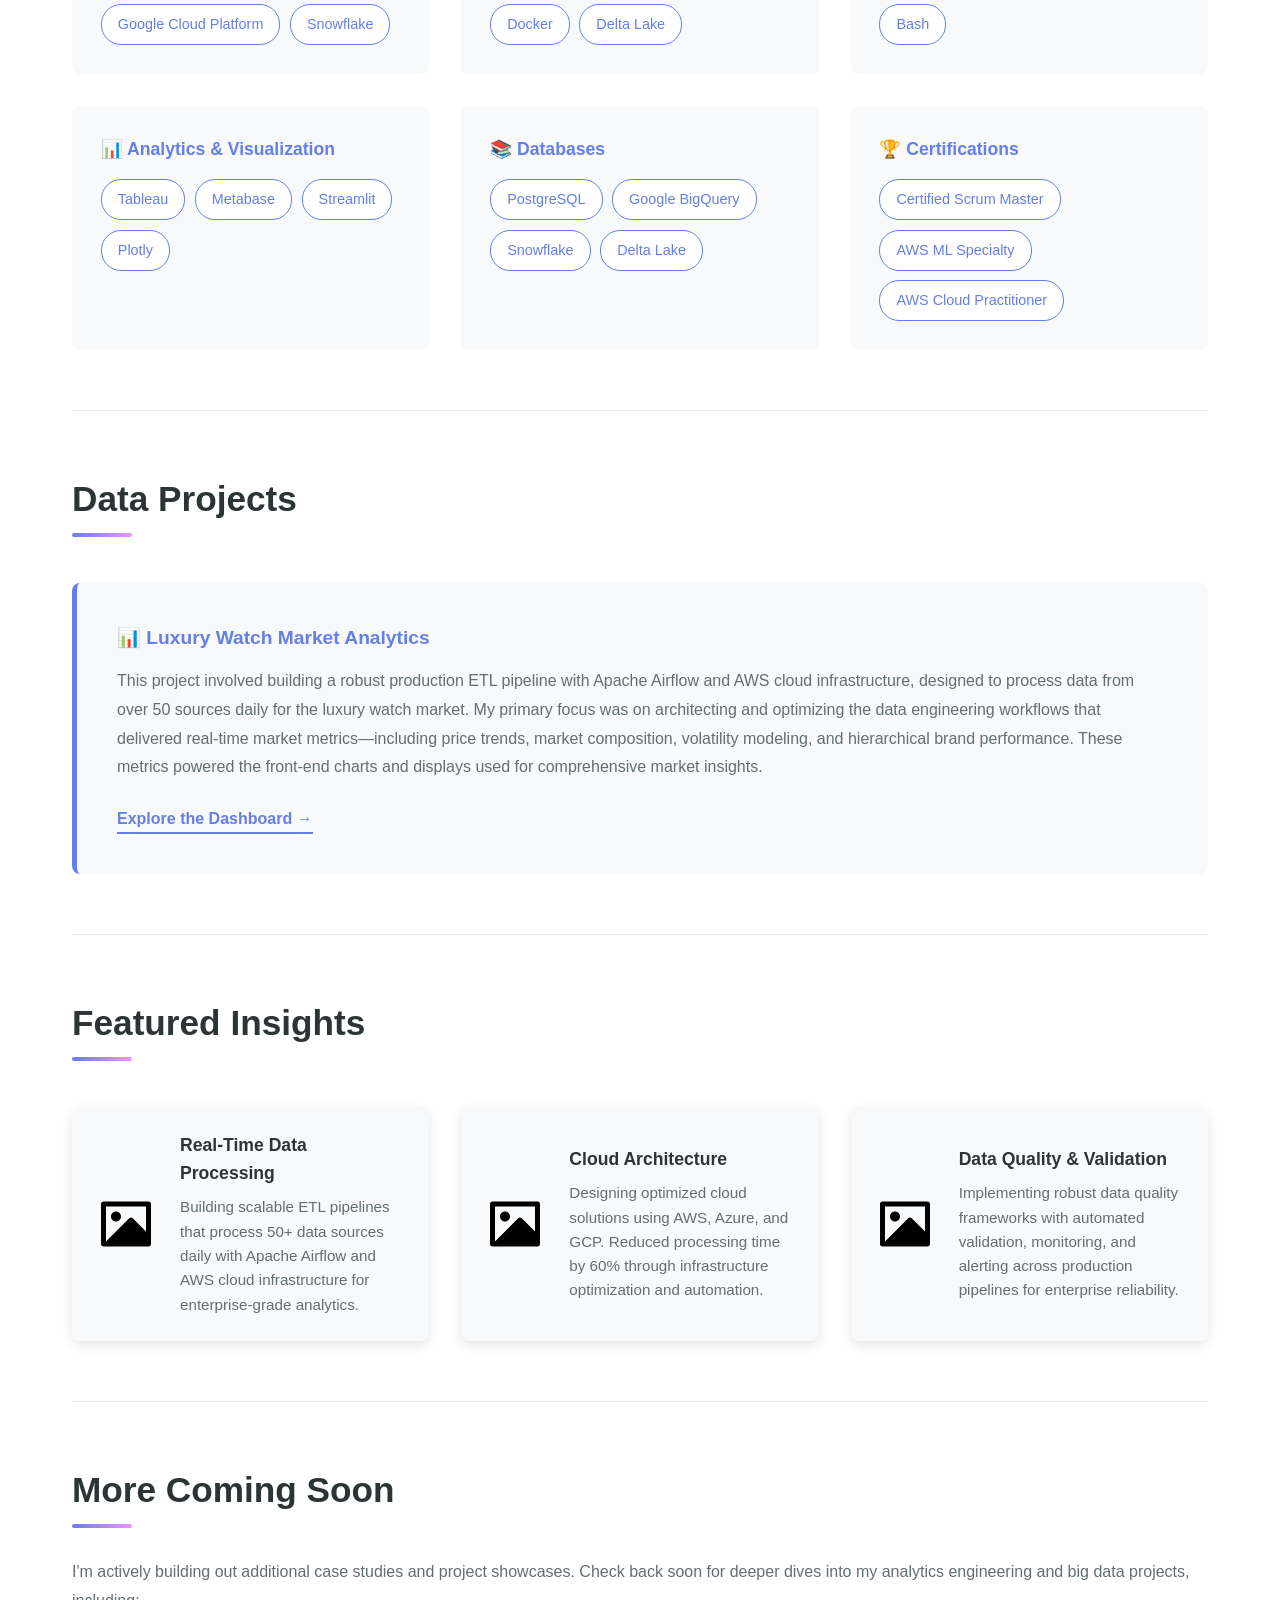
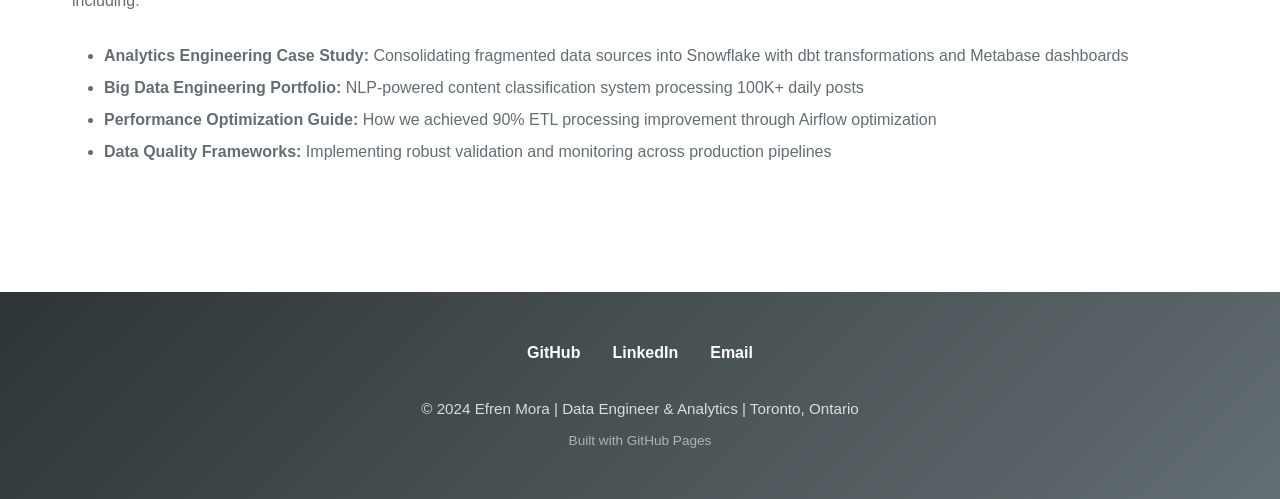
==== commit 4593a303: "Enhance project presentation with card styles Added card styles and featured insights section to enh" ====
--- a/index.html
+++ b/index.html
@@ -238,10 +238,10 @@
             margin-top: 2rem;
             transition: transform 0.3s ease, box-shadow 0.3s ease;
         }
-
+        
         .project-preview:hover {
-        transform: translateY(-5px);
-        box-shadow: 0 8px 20px rgba(102, 126, 234, 0.15);
+            transform: translateY(-5px);
+            box-shadow: 0 8px 20px rgba(102, 126, 234, 0.15);
         }
         
         .project-preview h3 {
@@ -268,6 +268,55 @@
         .project-link:hover {
             color: var(--secondary-color);
             border-bottom-color: var(--secondary-color);
+        }
+        
+        /* Card Styles - FROM UIVERSE.IO */
+        .card {
+            background: var(--bg-light);
+            border-radius: 8px;
+            overflow: hidden;
+            box-shadow: 0 4px 12px rgba(0, 0, 0, 0.1);
+            transition: transform 0.3s ease, box-shadow 0.3s ease;
+            display: flex;
+            align-items: center;
+            gap: 1.5rem;
+            padding: 1.5rem;
+        }
+        
+        .card:hover {
+            transform: translateY(-5px);
+            box-shadow: 0 8px 20px rgba(102, 126, 234, 0.15);
+        }
+        
+        .card svg {
+            width: 60px;
+            height: 60px;
+            color: var(--primary-color);
+            flex-shrink: 0;
+        }
+        
+        .card__content {
+            flex: 1;
+        }
+        
+        .card__title {
+            font-size: 1.1rem;
+            font-weight: 600;
+            color: var(--text-dark);
+            margin-bottom: 0.5rem;
+        }
+        
+        .card__description {
+            font-size: 0.95rem;
+            color: var(--text-light);
+            line-height: 1.6;
+        }
+        
+        .cards-container {
+            display: grid;
+            grid-template-columns: repeat(auto-fit, minmax(350px, 1fr));
+            gap: 2rem;
+            margin-top: 2rem;
         }
         
         /* Footer */
@@ -276,6 +325,7 @@
             color: white;
             padding: 3rem 2rem;
             text-align: center;
+            margin-top: 4rem;
         }
         
         .footer-content {
@@ -327,6 +377,20 @@
             
             section {
                 padding: 40px 0;
+            }
+            
+            .card {
+                flex-direction: column;
+                text-align: center;
+            }
+            
+            .card svg {
+                width: 50px;
+                height: 50px;
+            }
+            
+            .cards-container {
+                grid-template-columns: 1fr;
             }
         }
     </style>
@@ -358,7 +422,7 @@
                 <div class="about-text">
                     <p>I'm a data engineer with 2+ years of specialized experience architecting and implementing end-to-end ETL pipelines that process complex, large-scale datasets. My background spans financial services, startup environments, and cutting-edge data engineering across cloud platforms.</p>
                     
-                    <p>At Beam Data Ltd, I engineered a production ETL pipeline processing 50+ data sources for a $1M seed-funded startup, reducing processing time by over 60% through Apache Airflow optimization and AWS cloud architecture. "I have extensive experience using modern data stack tools such as dbt, Airbyte, and Snowflake to consolidate fragmented data sources into unified data warehouses. Through hands-on implementations, I've applied analytics engineering practices to streamline data modeling, improve transformation pipelines, and enable comprehensive business intelligence workflows.</p>
+                    <p>At Beam Data Ltd, I engineered a production ETL pipeline processing 50+ data sources for a $1M seed-funded startup, reducing processing time by over 60% through Apache Airflow optimization and AWS cloud architecture. I have extensive experience using modern data stack tools such as dbt, Airbyte, and Snowflake to consolidate fragmented data sources into unified data warehouses. Through hands-on implementations, I've applied analytics engineering practices to streamline data modeling, improve transformation pipelines, and enable comprehensive business intelligence workflows.</p>
                     
                     <p>My focus is on delivering scalable, maintainable data infrastructure that enables teams to make data-driven decisions with confidence. I combine deep technical expertise with strong collaboration skills to translate complex business requirements into robust cloud-based solutions.</p>
                 </div>
@@ -387,7 +451,7 @@
                     <div class="tech-tags">
                         <span class="tech-tag">AWS</span>
                         <span class="tech-tag">Azure</span>
-                        <span class="tech-tag">Google Cloud Platform </span>
+                        <span class="tech-tag">Google Cloud Platform</span>
                         <span class="tech-tag">Snowflake</span>
                     </div>
                 </div>
@@ -436,7 +500,6 @@
                 <div class="tech-category">
                     <h3>🏆 Certifications</h3>
                     <div class="tech-tags">
-                        <!-- <span class="tech-tag">Advanced Tableau</span> -->
                         <span class="tech-tag">Certified Scrum Master</span>
                         <span class="tech-tag">AWS ML Specialty</span>
                         <span class="tech-tag">AWS Cloud Practitioner</span>
@@ -452,6 +515,51 @@
                 <h3>📊 Luxury Watch Market Analytics</h3>
                 <p>This project involved building a robust production ETL pipeline with Apache Airflow and AWS cloud infrastructure, designed to process data from over 50 sources daily for the luxury watch market. My primary focus was on architecting and optimizing the data engineering workflows that delivered real-time market metrics—including price trends, market composition, volatility modeling, and hierarchical brand performance. These metrics powered the front-end charts and displays used for comprehensive market insights.</p>
                 <a href="dashboards.html" class="project-link">Explore the Dashboard →</a>
+            </div>
+        </section>
+
+        <!-- Cards Section -->
+        <section>
+            <h2>Featured Insights</h2>
+            <div class="cards-container">
+                <!-- Card 1 -->
+                <div class="card">
+                    <svg xmlns="http://www.w3.org/2000/svg" viewBox="0 0 24 24">
+                        <path d="M20 5H4V19L13.2923 9.70649C13.6828 9.31595 14.3159 9.31591 14.7065 9.70641L20 15.0104V5ZM2 3.9934C2 3.44476 2.45531 3 2.9918 3H21.0082C21.556 3 22 3.44495 22 3.9934V20.0066C22 20.5552 21.5447 21 21.0082 21H2.9918C2.44405 21 2 20.5551 2 20.0066V3.9934ZM8 11C6.89543 11 6 10.1046 6 9C6 7.89543 6.89543 7 8 7C9.10457 7 10 7.89543 10 9C10 10.1046 9.10457 11 8 11Z"></path>
+                    </svg>
+                    <div class="card__content">
+                        <p class="card__title">Real-Time Data Processing</p>
+                        <p class="card__description">
+                            Building scalable ETL pipelines that process 50+ data sources daily with Apache Airflow and AWS cloud infrastructure for enterprise-grade analytics.
+                        </p>
+                    </div>
+                </div>
+
+                <!-- Card 2 -->
+                <div class="card">
+                    <svg xmlns="http://www.w3.org/2000/svg" viewBox="0 0 24 24">
+                        <path d="M20 5H4V19L13.2923 9.70649C13.6828 9.31595 14.3159 9.31591 14.7065 9.70641L20 15.0104V5ZM2 3.9934C2 3.44476 2.45531 3 2.9918 3H21.0082C21.556 3 22 3.44495 22 3.9934V20.0066C22 20.5552 21.5447 21 21.0082 21H2.9918C2.44405 21 2 20.5551 2 20.0066V3.9934ZM8 11C6.89543 11 6 10.1046 6 9C6 7.89543 6.89543 7 8 7C9.10457 7 10 7.89543 10 9C10 10.1046 9.10457 11 8 11Z"></path>
+                    </svg>
+                    <div class="card__content">
+                        <p class="card__title">Cloud Architecture</p>
+                        <p class="card__description">
+                            Designing optimized cloud solutions using AWS, Azure, and GCP. Reduced processing time by 60% through infrastructure optimization and automation.
+                        </p>
+                    </div>
+                </div>
+
+                <!-- Card 3 -->
+                <div class="card">
+                    <svg xmlns="http://www.w3.org/2000/svg" viewBox="0 0 24 24">
+                        <path d="M20 5H4V19L13.2923 9.70649C13.6828 9.31595 14.3159 9.31591 14.7065 9.70641L20 15.0104V5ZM2 3.9934C2 3.44476 2.45531 3 2.9918 3H21.0082C21.556 3 22 3.44495 22 3.9934V20.0066C22 20.5552 21.5447 21 21.0082 21H2.9918C2.44405 21 2 20.5551 2 20.0066V3.9934ZM8 11C6.89543 11 6 10.1046 6 9C6 7.89543 6.89543 7 8 7C9.10457 7 10 7.89543 10 9C10 10.1046 9.10457 11 8 11Z"></path>
+                    </svg>
+                    <div class="card__content">
+                        <p class="card__title">Data Quality & Validation</p>
+                        <p class="card__description">
+                            Implementing robust data quality frameworks with automated validation, monitoring, and alerting across production pipelines for enterprise reliability.
+                        </p>
+                    </div>
+                </div>
             </div>
         </section>
 
@@ -468,46 +576,17 @@
         </section>
     </main>
 
-
-        <!-- From Uiverse.io by gharsh11032000 --> 
-        <div class="card">
-          <svg xmlns="http://www.w3.org/2000/svg" viewBox="0 0 24 24"><path d="M20 5H4V19L13.2923 9.70649C13.6828 9.31595 14.3159 9.31591 14.7065 9.70641L20 15.0104V5ZM2 3.9934C2 3.44476 2.45531 3 2.9918 3H21.0082C21.556 3 22 3.44495 22 3.9934V20.0066C22 20.5552 21.5447 21 21.0082 21H2.9918C2.44405 21 2 20.5551 2 20.0066V3.9934ZM8 11C6.89543 11 6 10.1046 6 9C6 7.89543 6.89543 7 8 7C9.10457 7 10 7.89543 10 9C10 10.1046 9.10457 11 8 11Z"></path></svg>
-          <div class="card__content">
-            <p class="card__title">Card Title</p>
-            <p class="card__description">Lorem ipsum dolor sit amet, consectetur adipiscing elit, sed do eiusmod tempor incididunt ut labore et dolore magna aliqua. Ut enim ad minim veniam, quis nostrud exercitation ullamco.</p>
-          </div>
+    <!-- Footer -->
+    <footer>
+        <div class="footer-content">
+            <div class="social-links">
+                <a href="https://github.com/efrenmo" target="_blank">GitHub</a>
+                <a href="https://www.linkedin.com/in/efrenandresmora/" target="_blank">LinkedIn</a>
+                <a href="mailto:a.efrenmo@gmail.com">Email</a>
+            </div>
+            <p class="footer-text">&copy; 2024 Efren Mora | Data Engineer & Analytics | Toronto, Ontario</p>
+            <p class="footer-text" style="margin-top: 0.5rem; font-size: 0.85rem; opacity: 0.7;">Built with GitHub Pages</p>
         </div>
-        
-
-        <!-- From Uiverse.io by gharsh11032000 -->
-        <div class="card">
-            <svg xmlns="http://www.w3.org/2000/svg" viewBox="0 0 24 24">
-                <path d="M20 5H4V19L13.2923 9.70649C13.6828 9.31595 14.3159 9.31591 14.7065 9.70641L20 15.0104V5ZM2 3.9934C2 3.44476 2.45531 3 2.9918 3H21.0082C21.556 3 22 3.44495 22 3.9934V20.0066C22 20.5552 21.5447 21 21.0082 21H2.9918C2.44405 21 2 20.5551 2 20.0066V3.9934ZM8 11C6.89543 11 6 10.1046 6 9C6 7.89543 6.89543 7 8 7C9.10457 7 10 7.89543 10 9C10 10.1046 9.10457 11 8 11Z"></path>
-            </svg>
-            <div class="card__content">
-                <p class="card__title">Card Title</p>
-                <p class="card__description">
-                    Lorem ipsum dolor sit amet, consectetur adipiscing elit, sed do eiusmod tempor incididunt ut labore et dolore magna aliqua. Ut enim ad minim veniam, quis nostrud exercitation ullamco.
-                </p>
-            </div>
-        </div>
-
-    
-            <!-- Footer -->
-            <footer>
-                <div class="footer-content">
-                    <div class="social-links">
-                        <a href="https://github.com/efrenmo" target="_blank">GitHub</a>
-                        <a href="https://www.linkedin.com/in/efrenandresmora/" target="_blank">LinkedIn</a>
-                        <a href="mailto:a.efrenmo@gmail.com">Email</a>
-                    </div>
-                    <p class="footer-text">&copy; 2024 Efren Mora | Data Engineer & Analytics | Toronto, Ontario</p>
-                    <p class="footer-text" style="margin-top: 0.5rem; font-size: 0.85rem; opacity: 0.7;">Built with GitHub Pages</p>
-                </div>
-            </footer>
-        </body>
-        </html>
-
-
-
-
+    </footer>
+</body>
+</html>
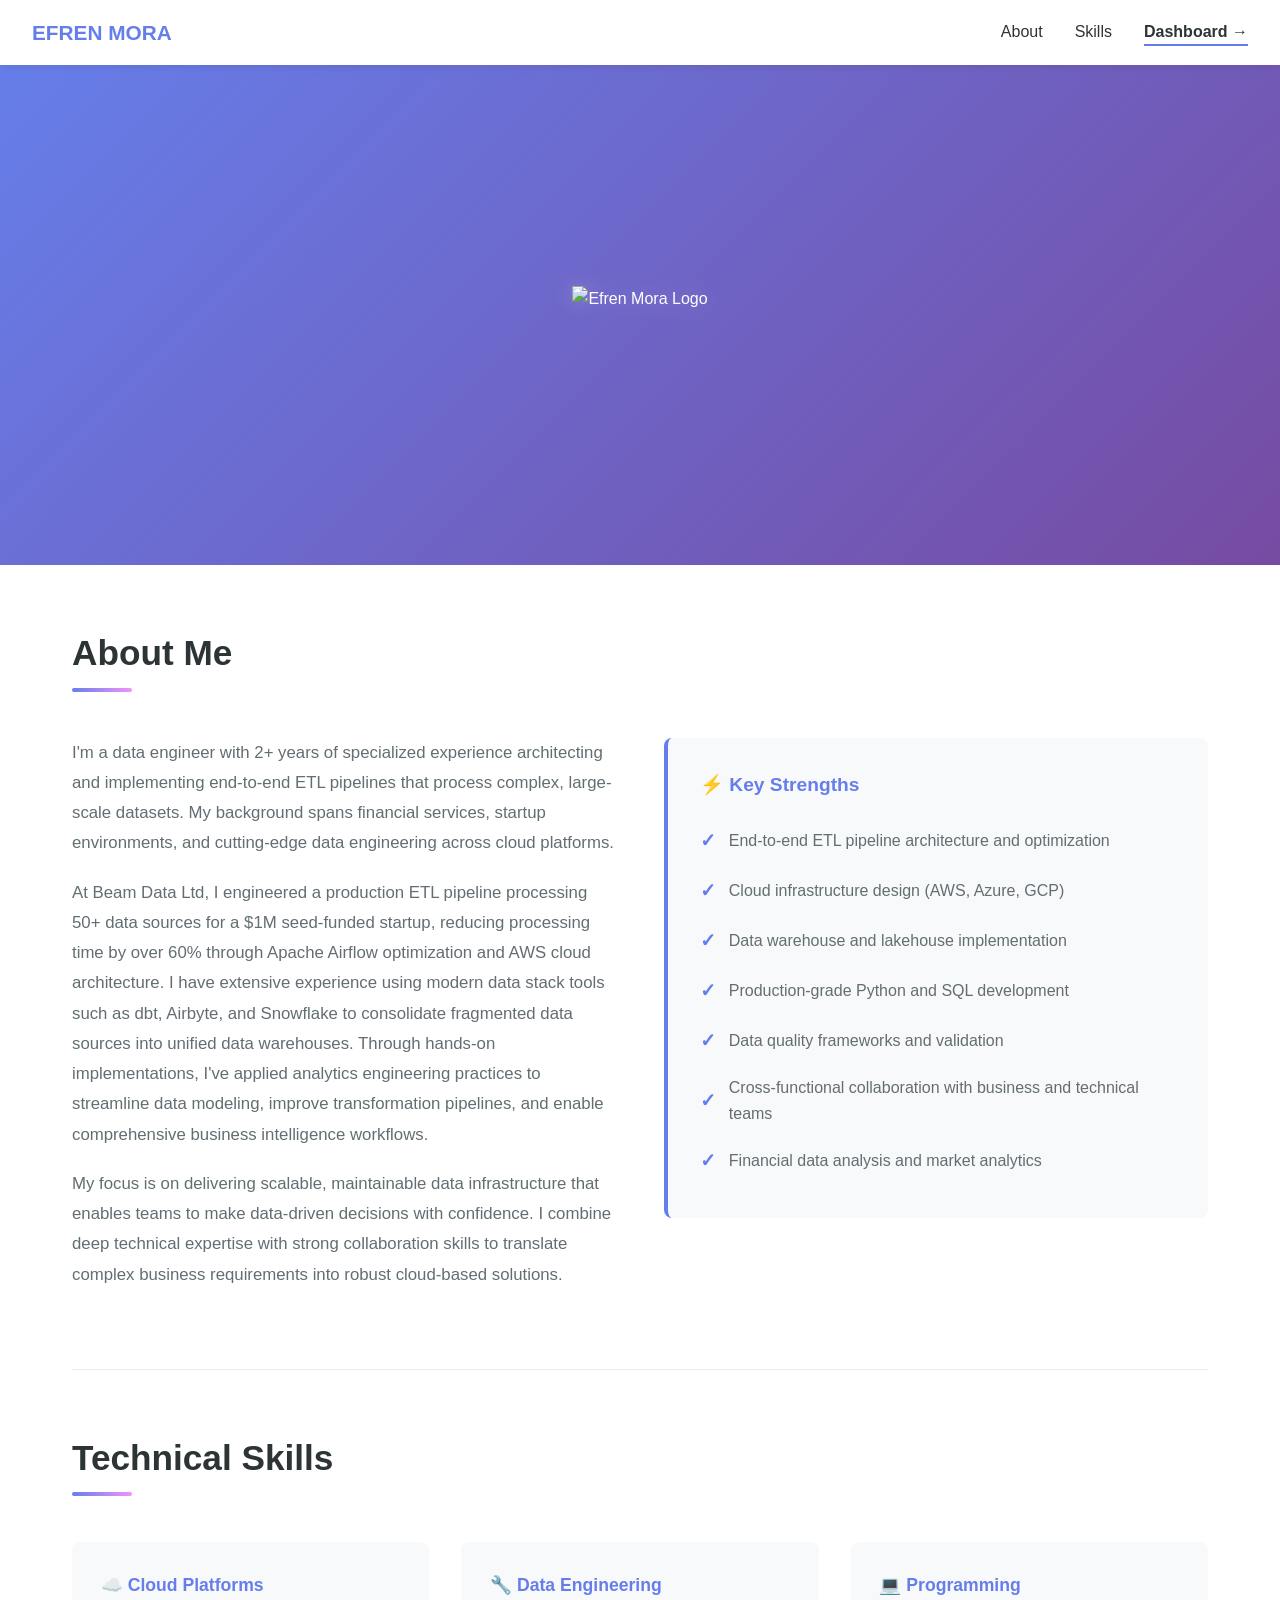
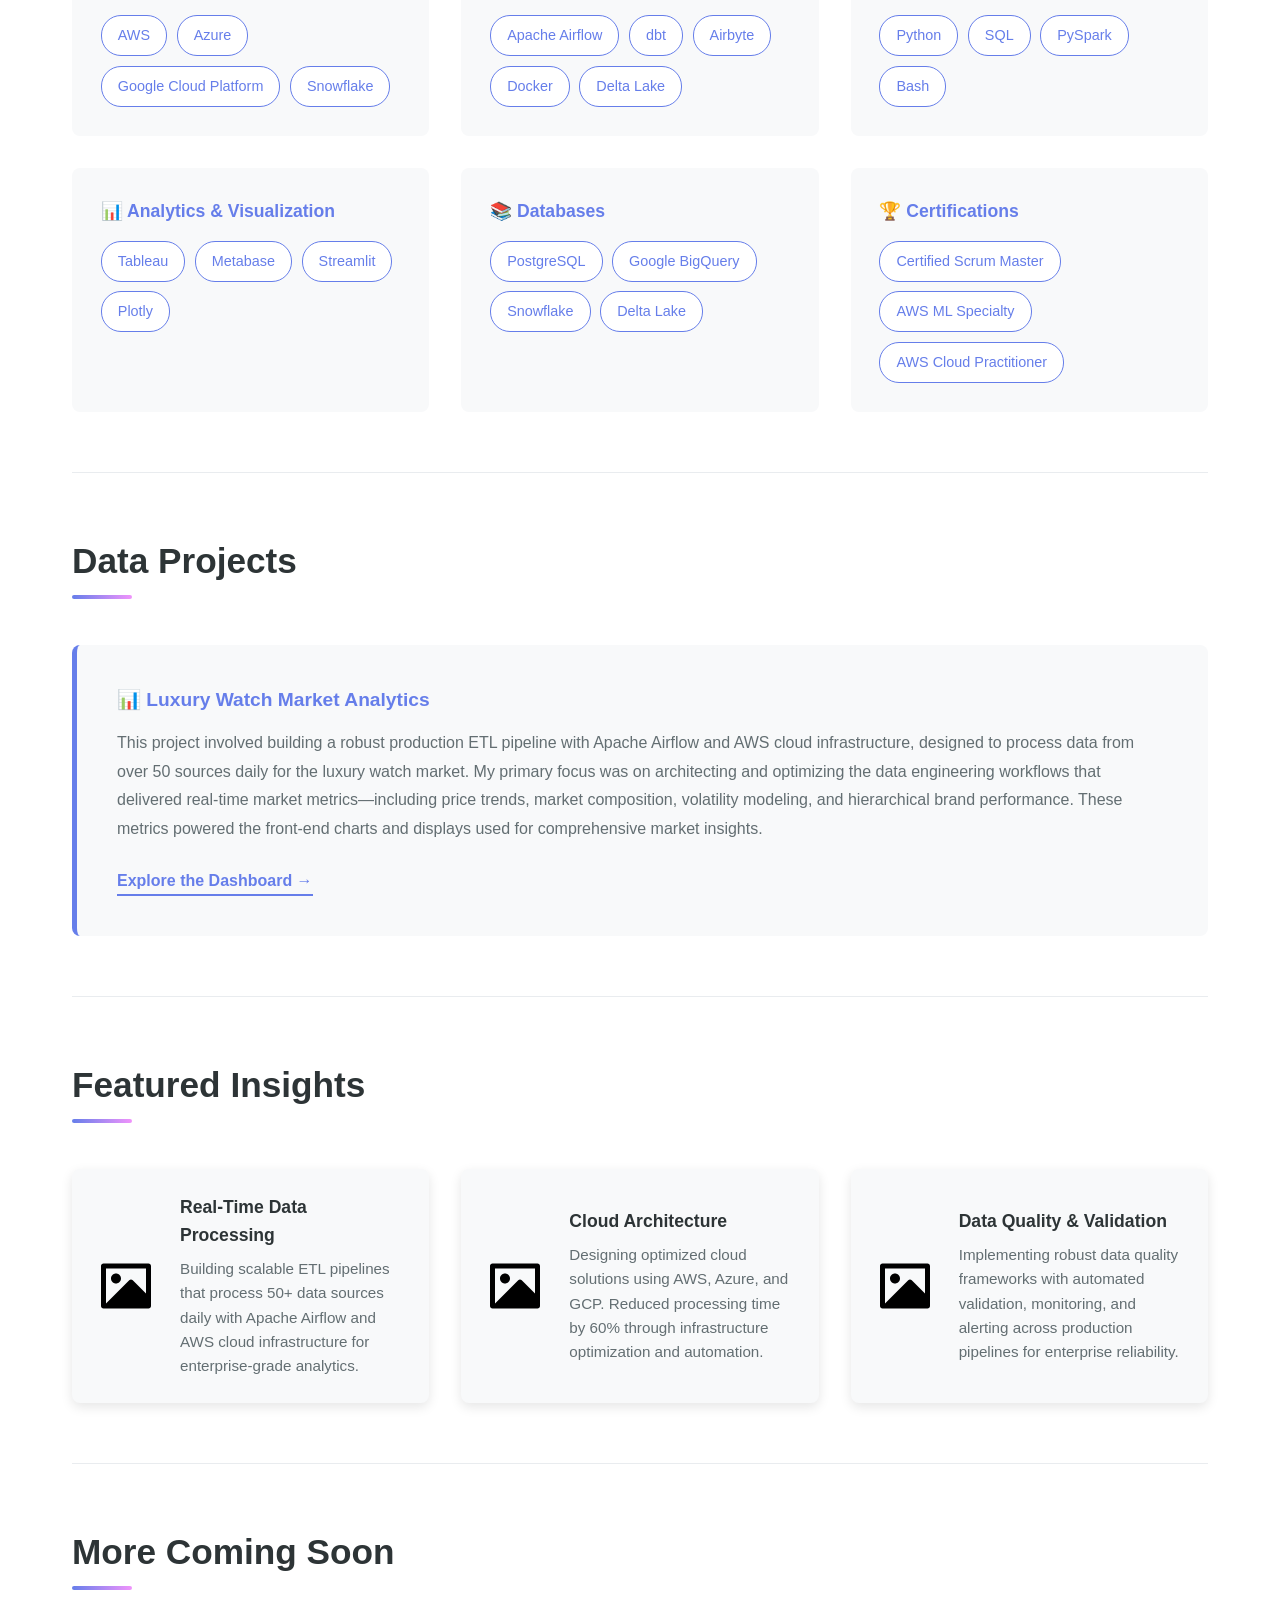
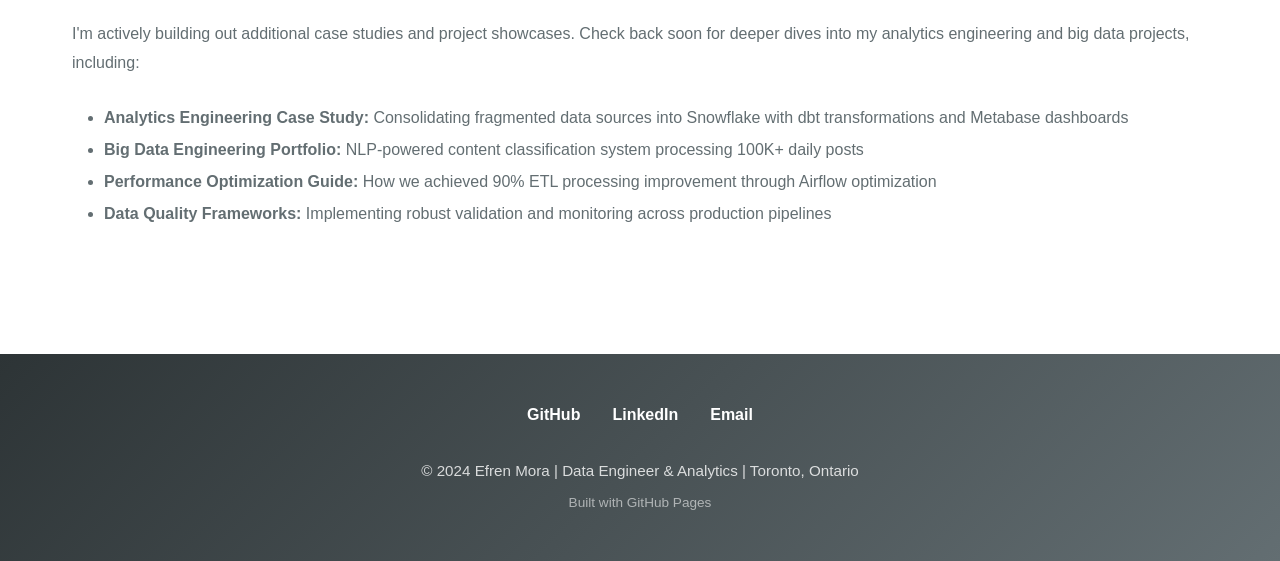
==== commit 21cd30ce: "Update Landing page" ====
--- a/index.html
+++ b/index.html
@@ -65,21 +65,83 @@
             color: var(--primary-color);
         }
         
-        /* Hero Section */
+        /* Hero Section with Particles */
         .hero {
             background: linear-gradient(135deg, var(--primary-color) 0%, var(--secondary-color) 100%);
             color: white;
             padding: 80px 2rem;
             text-align: center;
-        }
-        
+            position: relative;
+            overflow: hidden;
+            min-height: 500px;
+            display: flex;
+            align-items: center;
+            justify-content: center;
+        }
+        
+        #tsparticles {
+            position: absolute;
+            width: 100%;
+            height: 100%;
+            top: 0;
+            left: 0;
+            z-index: 1;
+        }
+        
+        
+        .hero-content {
+            position: relative;
+            z-index: 2;
+        }
+        
+
+        .hero-logo {
+            width: 550px;
+            height: auto;
+            margin-bottom: 2rem;
+            animation: fadeInScale 0.8s ease-in-out;
+            filter: drop-shadow(0 0 10px rgba(255, 255, 255, 0.2));
+        }
+
+        .hero-subtitle {
+            font-size: 1.5rem;
+            font-weight: 600;
+            margin: 0;
+            text-shadow: 0 2px 10px rgba(0, 0, 0, 0.3);
+            animation: fadeIn 1s ease-in-out 0.3s both;
+        }
+
+        /* Subtle entrance animations */
+        @keyframes fadeInScale {
+            from {
+                opacity: 0;
+                transform: scale(0.8);
+            }
+            to {
+                opacity: 1;
+                transform: scale(1);
+            }
+        }
+
+        @keyframes fadeIn {
+            from {
+                opacity: 0;
+            }
+            to {
+                opacity: 1;
+            }
+        }
+
+        /* Hidden Hero Content */
         .hero h1 {
+            display: none;
             font-size: 3rem;
             margin-bottom: 1rem;
             font-weight: 700;
         }
         
         .hero p {
+            display: none;
             font-size: 1.3rem;
             margin-bottom: 2rem;
             opacity: 0.95;
@@ -89,7 +151,8 @@
         }
         
         .cta-button {
-            display: inline-block;
+            display: none;
+            /* display: inline-block; */
             background-color: white;
             color: var(--primary-color);
             padding: 14px 32px;
@@ -101,6 +164,7 @@
         }
         
         .cta-button:hover {
+            display: none;
             transform: translateY(-2px);
             box-shadow: 0 6px 20px rgba(0,0,0,0.3);
         }
@@ -406,11 +470,13 @@
         </ul>
     </nav>
 
-    <!-- Hero Section -->
+    <!-- Hero Section with Particles -->
     <section class="hero">
-        <h1>Data Engineer & Analytics</h1>
-        <p>Building production-grade ETL pipelines and cloud-based data solutions that transform complex business problems into actionable insights.</p>
-        <a href="dashboards.html" class="cta-button">View My Dashboard →</a>
+        <div id="tsparticles"></div>
+        <div class="hero-content">
+            <img src="https://raw.githubusercontent.com/efrenmo/efrenmo.github.io/main/elements/Efren_White_Logo_Rect.png" alt="Efren Mora Logo" class="hero-logo">
+            <p class="hero-subtitle">Data Engineer & Analytics</p>
+        </div>
     </section>
 
     <!-- Main Content -->
@@ -588,5 +654,92 @@
             <p class="footer-text" style="margin-top: 0.5rem; font-size: 0.85rem; opacity: 0.7;">Built with GitHub Pages</p>
         </div>
     </footer>
+
+    <!-- tsParticles Library -->
+    <script src="https://cdn.jsdelivr.net/npm/tsparticles@2/tsparticles.bundle.min.js"></script>
+
+    <!-- Initialize tsParticles -->
+    <script>
+        tsParticles.load("tsparticles", {
+            preset: "tsparticles",
+            background: {
+                color: {
+                    value: "transparent"
+                }
+            },
+            fullScreen: {
+                enable: false,              // ← ADD THIS - Prevents full screen canvas
+                zIndex: 0
+            },
+            fpsLimit: 60,        
+            particles: {
+                number: {
+                    value: 80,
+                    density: {
+                        enable: true,
+                        area: 800
+                    }
+                },
+                color: {
+                    value: "#ffffff"
+                },
+                shape: {
+                    type: "circle"
+                },
+                opacity: {
+                    value: 0.5,
+                    random: false
+                },
+                size: {
+                    value: 3,
+                    random: true
+                },
+                links: {
+                    enable: true,
+                    distance: 150,
+                    color: "#ffffff",
+                    opacity: 0.4,
+                    width: 1
+                },
+                move: {
+                    enable: true,
+                    speed: 1,
+                    direction: "none",
+                    random: false,
+                    straight: false,
+                    outModes: {
+                        default: "out"
+                    }
+                }
+            },
+            interactivity: {
+                detectsOn: "canvas",
+                events: {
+                    onHover: {
+                        enable: true,
+                        mode: "grab",
+                        // mode: "bubble"
+                    },
+                    onClick: {
+                        enable: true,
+                        mode: "push"
+                    },
+                    resize: true
+                },
+                modes: {
+                    grab: {
+                        distance: 140,
+                        links: {
+                            opacity: 5
+                        }
+                    },
+                    push: {
+                        quantity: 4
+                    }
+                }
+            },
+            detectRetina: true
+        });
+    </script>
 </body>
 </html>
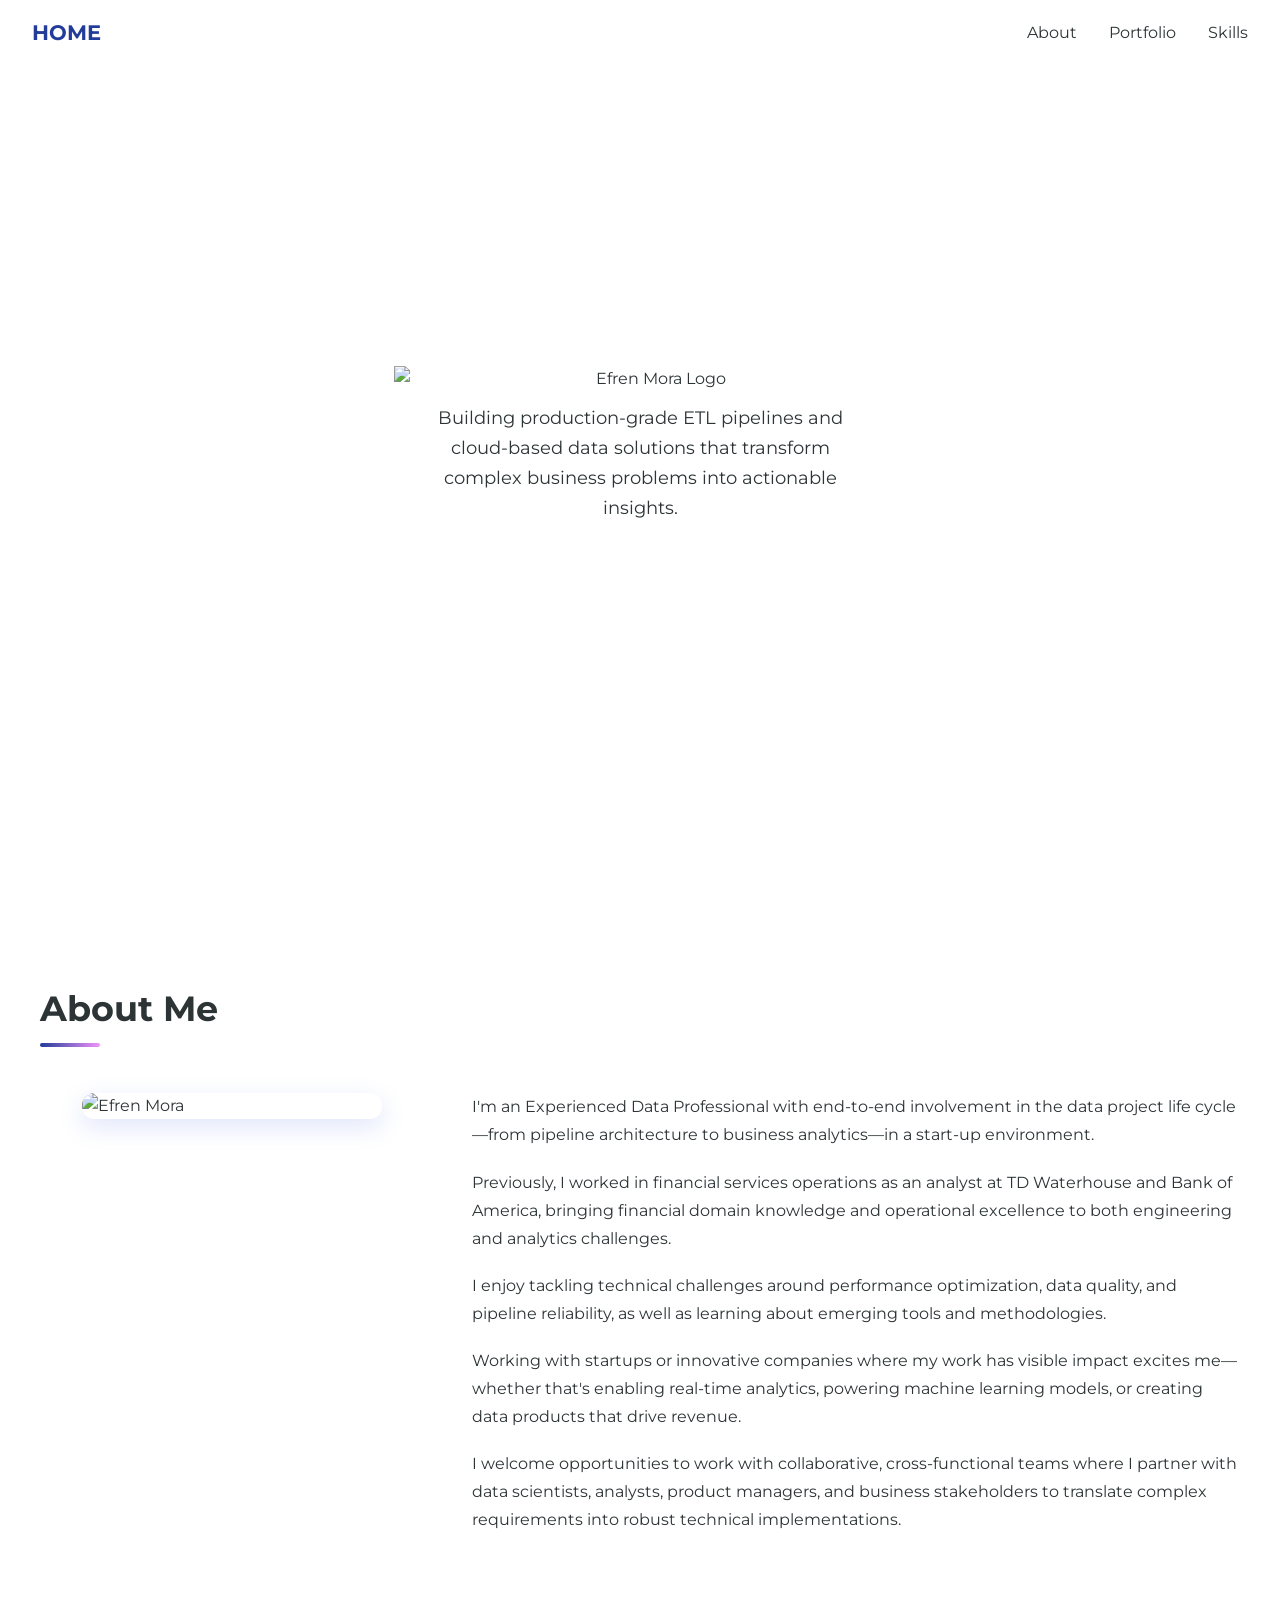
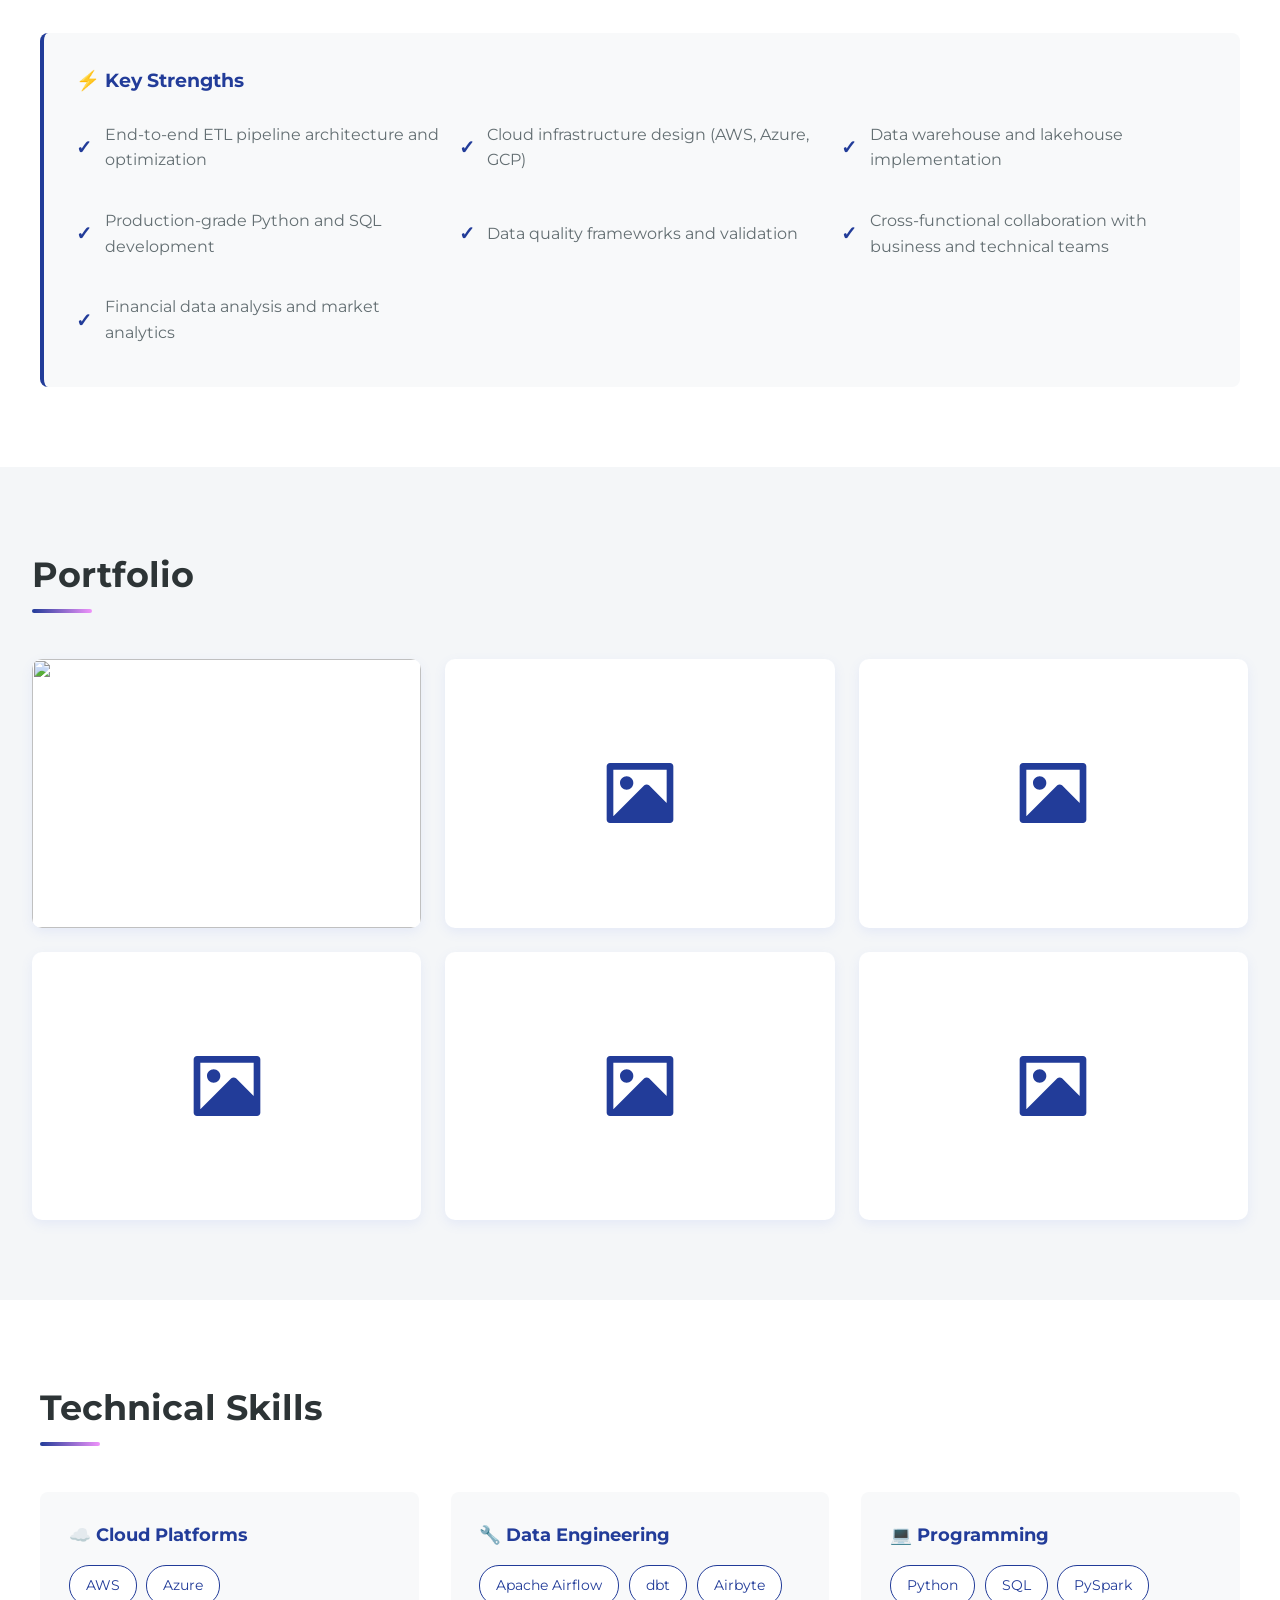
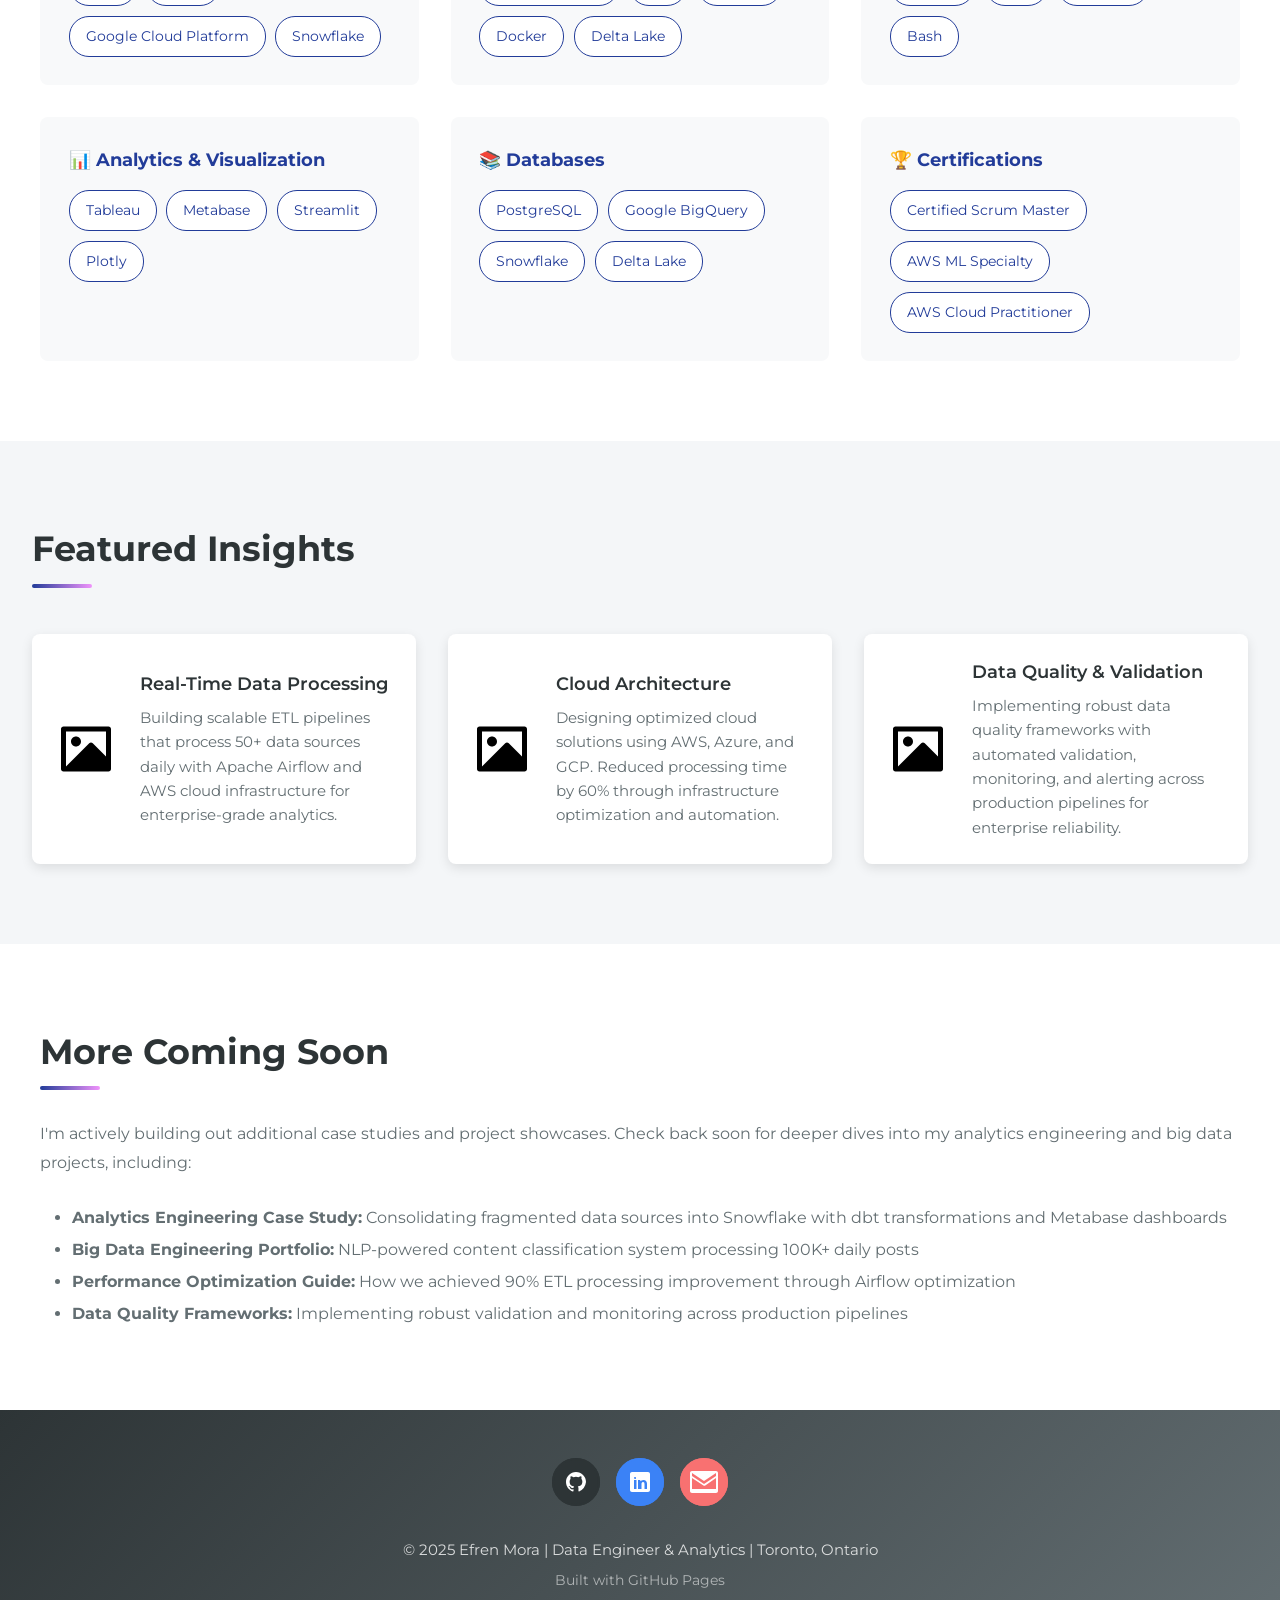
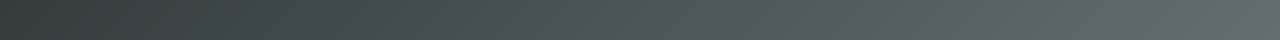
==== commit 019771fb: "Refactor website structure and styles; add portfolio functionality and images. Introduced new CSS fi" ====
--- a/index.html
+++ b/index.html
@@ -4,510 +4,96 @@
     <meta charset="UTF-8">
     <meta name="viewport" content="width=device-width, initial-scale=1.0">
     <meta name="description" content="Efren Mora - Data Engineer & Analytics. Building production-grade ETL pipelines and cloud-based data solutions.">
-    <title>Efren Mora | Data Engineer & Analytics</title>
-    <style>
-        * {
-            margin: 0;
-            padding: 0;
-            box-sizing: border-box;
-        }
-        
-        :root {
-            --primary-color: #667eea;
-            --secondary-color: #764ba2;
-            --accent-color: #f093fb;
-            --text-dark: #2d3436;
-            --text-light: #636e72;
-            --bg-light: #f8f9fa;
-            --border-color: #e9ecef;
-        }
-        
-        body {
-            font-family: 'Segoe UI', Tahoma, Geneva, Verdana, sans-serif;
-            line-height: 1.6;
-            color: var(--text-dark);
-            background-color: #fff;
-        }
-        
-        /* Navigation */
-        nav {
-            background-color: white;
-            padding: 1rem 2rem;
-            display: flex;
-            justify-content: space-between;
-            align-items: center;
-            box-shadow: 0 2px 8px rgba(0,0,0,0.08);
-            position: sticky;
-            top: 0;
-            z-index: 100;
-        }
-        
-        .nav-brand {
-            font-size: 1.3rem;
-            font-weight: 700;
-            color: var(--primary-color);
-            text-decoration: none;
-        }
-        
-        .nav-links {
-            display: flex;
-            gap: 2rem;
-            list-style: none;
-        }
-        
-        .nav-links a {
-            color: var(--text-dark);
-            text-decoration: none;
-            transition: color 0.3s ease;
-        }
-        
-        .nav-links a:hover {
-            color: var(--primary-color);
-        }
-        
-        /* Hero Section with Particles */
-        .hero {
-            background: linear-gradient(135deg, var(--primary-color) 0%, var(--secondary-color) 100%);
-            color: white;
-            padding: 80px 2rem;
-            text-align: center;
-            position: relative;
-            overflow: hidden;
-            min-height: 500px;
-            display: flex;
-            align-items: center;
-            justify-content: center;
-        }
-        
-        #tsparticles {
-            position: absolute;
-            width: 100%;
-            height: 100%;
-            top: 0;
-            left: 0;
-            z-index: 1;
-        }
-        
-        
-        .hero-content {
-            position: relative;
-            z-index: 2;
-        }
-        
-
-        .hero-logo {
-            width: 550px;
-            height: auto;
-            margin-bottom: 2rem;
-            animation: fadeInScale 0.8s ease-in-out;
-            filter: drop-shadow(0 0 10px rgba(255, 255, 255, 0.2));
-        }
-
-        .hero-subtitle {
-            font-size: 1.5rem;
-            font-weight: 600;
-            margin: 0;
-            text-shadow: 0 2px 10px rgba(0, 0, 0, 0.3);
-            animation: fadeIn 1s ease-in-out 0.3s both;
-        }
-
-        /* Subtle entrance animations */
-        @keyframes fadeInScale {
-            from {
-                opacity: 0;
-                transform: scale(0.8);
-            }
-            to {
-                opacity: 1;
-                transform: scale(1);
-            }
-        }
-
-        @keyframes fadeIn {
-            from {
-                opacity: 0;
-            }
-            to {
-                opacity: 1;
-            }
-        }
-
-        /* Hidden Hero Content */
-        .hero h1 {
-            display: none;
-            font-size: 3rem;
-            margin-bottom: 1rem;
-            font-weight: 700;
-        }
-        
-        .hero p {
-            display: none;
-            font-size: 1.3rem;
-            margin-bottom: 2rem;
-            opacity: 0.95;
-            max-width: 600px;
-            margin-left: auto;
-            margin-right: auto;
-        }
-        
-        .cta-button {
-            display: none;
-            /* display: inline-block; */
-            background-color: white;
-            color: var(--primary-color);
-            padding: 14px 32px;
-            border-radius: 5px;
-            text-decoration: none;
-            font-weight: 600;
-            transition: transform 0.3s ease, box-shadow 0.3s ease;
-            box-shadow: 0 4px 15px rgba(0,0,0,0.2);
-        }
-        
-        .cta-button:hover {
-            display: none;
-            transform: translateY(-2px);
-            box-shadow: 0 6px 20px rgba(0,0,0,0.3);
-        }
-        
-        /* Main Content */
-        main {
-            max-width: 1200px;
-            margin: 0 auto;
-            padding: 0 2rem;
-        }
-        
-        section {
-            padding: 60px 0;
-            border-bottom: 1px solid var(--border-color);
-        }
-        
-        section:last-of-type {
-            border-bottom: none;
-        }
-        
-        h2 {
-            font-size: 2.2rem;
-            margin-bottom: 1.5rem;
-            color: var(--text-dark);
-            position: relative;
-            display: inline-block;
-        }
-        
-        h2::after {
-            content: '';
-            position: absolute;
-            bottom: -10px;
-            left: 0;
-            width: 60px;
-            height: 4px;
-            background: linear-gradient(90deg, var(--primary-color), var(--accent-color));
-            border-radius: 2px;
-        }
-        
-        /* About Section */
-        .about-content {
-            display: grid;
-            grid-template-columns: 1fr 1fr;
-            gap: 3rem;
-            align-items: start;
-            margin-top: 2rem;
-        }
-        
-        .about-text p {
-            margin-bottom: 1.2rem;
-            color: var(--text-light);
-            font-size: 1.05rem;
-            line-height: 1.8;
-        }
-        
-        .about-highlights {
-            background: var(--bg-light);
-            padding: 2rem;
-            border-radius: 8px;
-            border-left: 4px solid var(--primary-color);
-        }
-        
-        .about-highlights h3 {
-            color: var(--primary-color);
-            margin-bottom: 1rem;
-            font-size: 1.2rem;
-        }
-        
-        .about-highlights ul {
-            list-style: none;
-        }
-        
-        .about-highlights li {
-            padding: 0.6rem 0;
-            color: var(--text-light);
-            display: flex;
-            align-items: center;
-        }
-        
-        .about-highlights li::before {
-            content: '✓';
-            color: var(--primary-color);
-            font-weight: bold;
-            margin-right: 0.8rem;
-            font-size: 1.2rem;
-        }
-        
-        /* Tech Stack Section */
-        .tech-stack {
-            display: grid;
-            grid-template-columns: repeat(auto-fit, minmax(280px, 1fr));
-            gap: 2rem;
-            margin-top: 2rem;
-        }
-        
-        .tech-category {
-            background: var(--bg-light);
-            padding: 1.8rem;
-            border-radius: 8px;
-            transition: transform 0.3s ease, box-shadow 0.3s ease;
-        }
-        
-        .tech-category:hover {
-            transform: translateY(-5px);
-            box-shadow: 0 8px 20px rgba(102, 126, 234, 0.15);
-        }
-        
-        .tech-category h3 {
-            color: var(--primary-color);
-            margin-bottom: 1rem;
-            font-size: 1.1rem;
-        }
-        
-        .tech-tags {
-            display: flex;
-            flex-wrap: wrap;
-            gap: 0.6rem;
-        }
-        
-        .tech-tag {
-            background: white;
-            color: var(--primary-color);
-            padding: 0.5rem 1rem;
-            border-radius: 20px;
-            font-size: 0.9rem;
-            border: 1px solid var(--primary-color);
-        }
-        
-        /* Projects Section */
-        .project-preview {
-            background: var(--bg-light);
-            padding: 2.5rem;
-            border-radius: 8px;
-            border-left: 5px solid var(--primary-color);
-            margin-top: 2rem;
-            transition: transform 0.3s ease, box-shadow 0.3s ease;
-        }
-        
-        .project-preview:hover {
-            transform: translateY(-5px);
-            box-shadow: 0 8px 20px rgba(102, 126, 234, 0.15);
-        }
-        
-        .project-preview h3 {
-            color: var(--primary-color);
-            font-size: 1.2rem;
-            margin-bottom: 0.8rem;
-        }
-        
-        .project-preview p {
-            color: var(--text-light);
-            margin-bottom: 1.5rem;
-            line-height: 1.8;
-        }
-        
-        .project-link {
-            display: inline-block;
-            color: var(--primary-color);
-            text-decoration: none;
-            font-weight: 600;
-            transition: all 0.3s ease;
-            border-bottom: 2px solid var(--primary-color);
-        }
-        
-        .project-link:hover {
-            color: var(--secondary-color);
-            border-bottom-color: var(--secondary-color);
-        }
-        
-        /* Card Styles - FROM UIVERSE.IO */
-        .card {
-            background: var(--bg-light);
-            border-radius: 8px;
-            overflow: hidden;
-            box-shadow: 0 4px 12px rgba(0, 0, 0, 0.1);
-            transition: transform 0.3s ease, box-shadow 0.3s ease;
-            display: flex;
-            align-items: center;
-            gap: 1.5rem;
-            padding: 1.5rem;
-        }
-        
-        .card:hover {
-            transform: translateY(-5px);
-            box-shadow: 0 8px 20px rgba(102, 126, 234, 0.15);
-        }
-        
-        .card svg {
-            width: 60px;
-            height: 60px;
-            color: var(--primary-color);
-            flex-shrink: 0;
-        }
-        
-        .card__content {
-            flex: 1;
-        }
-        
-        .card__title {
-            font-size: 1.1rem;
-            font-weight: 600;
-            color: var(--text-dark);
-            margin-bottom: 0.5rem;
-        }
-        
-        .card__description {
-            font-size: 0.95rem;
-            color: var(--text-light);
-            line-height: 1.6;
-        }
-        
-        .cards-container {
-            display: grid;
-            grid-template-columns: repeat(auto-fit, minmax(350px, 1fr));
-            gap: 2rem;
-            margin-top: 2rem;
-        }
-        
-        /* Footer */
-        footer {
-            background: linear-gradient(135deg, #2d3436 0%, #636e72 100%);
-            color: white;
-            padding: 3rem 2rem;
-            text-align: center;
-            margin-top: 4rem;
-        }
-        
-        .footer-content {
-            max-width: 1200px;
-            margin: 0 auto;
-        }
-        
-        .social-links {
-            display: flex;
-            justify-content: center;
-            gap: 2rem;
-            margin-bottom: 2rem;
-        }
-        
-        .social-links a {
-            color: white;
-            text-decoration: none;
-            font-weight: 600;
-            transition: color 0.3s ease;
-        }
-        
-        .social-links a:hover {
-            color: var(--accent-color);
-        }
-        
-        .footer-text {
-            color: rgba(255,255,255,0.8);
-            font-size: 0.95rem;
-        }
-        
-        /* Responsive */
-        @media (max-width: 768px) {
-            .hero h1 {
-                font-size: 2rem;
-            }
-            
-            .hero p {
-                font-size: 1.1rem;
-            }
-            
-            .about-content {
-                grid-template-columns: 1fr;
-            }
-            
-            .nav-links {
-                gap: 1rem;
-                font-size: 0.9rem;
-            }
-            
-            section {
-                padding: 40px 0;
-            }
-            
-            .card {
-                flex-direction: column;
-                text-align: center;
-            }
-            
-            .card svg {
-                width: 50px;
-                height: 50px;
-            }
-            
-            .cards-container {
-                grid-template-columns: 1fr;
-            }
-        }
-    </style>
+    <title>Efren Mora | Data Engineer & Analytics</title>    
+    <link href="https://fonts.googleapis.com/css2?family=Montserrat:wght@300;400;500;600;700&display=swap" rel="stylesheet">
+    <link rel="stylesheet" href="css/theme.css">
+    <link rel="stylesheet" href="css/styles.css">
 </head>
 <body>
-    <!-- Navigation -->
+    <!-- Sticky Navigation Overlaid on Hero -->
     <nav>
-        <a href="index.html" class="nav-brand">EFREN MORA</a>
+        <a href="index.html" class="nav-brand">HOME</a>
         <ul class="nav-links">
             <li><a href="#about">About</a></li>
+            <li><a href="#portfolio">Portfolio</a></li>
             <li><a href="#skills">Skills</a></li>
-            <li><a href="dashboards.html" class="project-link">Dashboard →</a></li>
+            <!-- <li><a href="dashboards.html" class="project-link">Dashboard →</a></li> -->
         </ul>
     </nav>
 
-    <!-- Hero Section with Particles -->
-    <section class="hero">
-        <div id="tsparticles"></div>
+    <!-- Hero Section with Particles -->   
+    <section class="hero"> 
+        <div id="tsparticles"></div>       
+
+        <!-- Hero Content -->              
         <div class="hero-content">
-            <img src="https://raw.githubusercontent.com/efrenmo/efrenmo.github.io/main/elements/Efren_White_Logo_Rect.png" alt="Efren Mora Logo" class="hero-logo">
-            <p class="hero-subtitle">Data Engineer & Analytics</p>
-        </div>
+            <img src="/elements/efren_logo_blue_newfont1.png" alt="Efren Mora Logo" class="hero-logo">
+            <!-- <p class="hero-subtitle">Data Engineer & Analytics</p> -->
+            <p class="hero-tagline">Building production-grade ETL pipelines and cloud-based data
+                solutions that transform complex business problems into actionable insights.</p>
+        </div>        
     </section>
+    
 
     <!-- Main Content -->
     <main>
         <!-- About Section -->
         <section id="about">
             <h2>About Me</h2>
+            <!-- Photo and Text Layout -->
             <div class="about-content">
+                <div class="about-photo">
+                    <img src="https://raw.githubusercontent.com/efrenmo/efrenmo.github.io/main/elements/photo/efren-halo-photo.jfif" alt="Efren Mora" class="profile-photo">
+                </div>
+
+
                 <div class="about-text">
-                    <p>I'm a data engineer with 2+ years of specialized experience architecting and implementing end-to-end ETL pipelines that process complex, large-scale datasets. My background spans financial services, startup environments, and cutting-edge data engineering across cloud platforms.</p>
+                    <p>I'm an Experienced Data Professional with end-to-end involvement in the data project life cycle—from pipeline 
+                        architecture to business analytics—in a start-up environment.</p>
                     
-                    <p>At Beam Data Ltd, I engineered a production ETL pipeline processing 50+ data sources for a $1M seed-funded startup, reducing processing time by over 60% through Apache Airflow optimization and AWS cloud architecture. I have extensive experience using modern data stack tools such as dbt, Airbyte, and Snowflake to consolidate fragmented data sources into unified data warehouses. Through hands-on implementations, I've applied analytics engineering practices to streamline data modeling, improve transformation pipelines, and enable comprehensive business intelligence workflows.</p>
+                    <p>Previously, I worked in financial services operations as an analyst at TD Waterhouse and Bank of America, 
+                        bringing financial domain knowledge and operational excellence to both engineering and analytics challenges.</p>
                     
-                    <p>My focus is on delivering scalable, maintainable data infrastructure that enables teams to make data-driven decisions with confidence. I combine deep technical expertise with strong collaboration skills to translate complex business requirements into robust cloud-based solutions.</p>
-                </div>
-                
-                <div class="about-highlights">
-                    <h3>⚡ Key Strengths</h3>
-                    <ul>
-                        <li>End-to-end ETL pipeline architecture and optimization</li>
-                        <li>Cloud infrastructure design (AWS, Azure, GCP)</li>
-                        <li>Data warehouse and lakehouse implementation</li>
-                        <li>Production-grade Python and SQL development</li>
-                        <li>Data quality frameworks and validation</li>
-                        <li>Cross-functional collaboration with business and technical teams</li>
-                        <li>Financial data analysis and market analytics</li>
-                    </ul>
-                </div>
-            </div>
-        </section>
-
+                    <p>I enjoy tackling technical challenges around performance optimization, data quality, and pipeline reliability, 
+                        as well as learning about emerging tools and methodologies.</p>
+                    
+                    <p>Working with startups or innovative companies where my work has visible impact excites me—whether that's 
+                        enabling real-time analytics, powering machine learning models, or creating data products that drive revenue.</p>
+
+                    <p>I welcome opportunities to work with collaborative, cross-functional teams where I partner with data scientists, 
+                        analysts, product managers, and business stakeholders to translate complex requirements into robust technical 
+                        implementations.</p>
+
+                </div>
+            </div>
+                
+            <!-- Key Strengths Section (moved below) -->
+            <div class="about-highlights">
+                <h3>⚡ Key Strengths</h3>
+                <ul>
+                    <li>End-to-end ETL pipeline architecture and optimization</li>
+                    <li>Cloud infrastructure design (AWS, Azure, GCP)</li>
+                    <li>Data warehouse and lakehouse implementation</li>
+                    <li>Production-grade Python and SQL development</li>
+                    <li>Data quality frameworks and validation</li>
+                    <li>Cross-functional collaboration with business and technical teams</li>
+                    <li>Financial data analysis and market analytics</li>
+                </ul>
+            </div>          
+        </section>
+
+       
+        <!-- Portfolio Section -->
+        <section id="portfolio" class="section-wide section-band">
+            <h2>Portfolio</h2>
+            
+            <div class="portfolio-grid" aria-live="polite">
+                <!-- Cards rendered from js/portfolio-data.js -->
+            </div>
+        </section>
+
+
+        
         <!-- Tech Stack Section -->
         <section id="skills">
             <h2>Technical Skills</h2>
@@ -574,18 +160,10 @@
             </div>
         </section>
 
-        <!-- Featured Project Section -->
-        <section>
-            <h2>Data Projects</h2>
-            <div class="project-preview">
-                <h3>📊 Luxury Watch Market Analytics</h3>
-                <p>This project involved building a robust production ETL pipeline with Apache Airflow and AWS cloud infrastructure, designed to process data from over 50 sources daily for the luxury watch market. My primary focus was on architecting and optimizing the data engineering workflows that delivered real-time market metrics—including price trends, market composition, volatility modeling, and hierarchical brand performance. These metrics powered the front-end charts and displays used for comprehensive market insights.</p>
-                <a href="dashboards.html" class="project-link">Explore the Dashboard →</a>
-            </div>
-        </section>
+
 
         <!-- Cards Section -->
-        <section>
+        <section class="section-wide section-band">
             <h2>Featured Insights</h2>
             <div class="cards-container">
                 <!-- Card 1 -->
@@ -643,17 +221,74 @@
     </main>
 
     <!-- Footer -->
-    <footer>
+    <!-- <footer>
         <div class="footer-content">
             <div class="social-links">
                 <a href="https://github.com/efrenmo" target="_blank">GitHub</a>
                 <a href="https://www.linkedin.com/in/efrenandresmora/" target="_blank">LinkedIn</a>
                 <a href="mailto:a.efrenmo@gmail.com">Email</a>
             </div>
-            <p class="footer-text">&copy; 2024 Efren Mora | Data Engineer & Analytics | Toronto, Ontario</p>
+            <p class="footer-text">&copy; 2025 Efren Mora | Data Engineer & Analytics | Toronto, Ontario</p>
+            <p class="footer-text" style="margin-top: 0.5rem; font-size: 0.85rem; opacity: 0.7;">Built with GitHub Pages</p>
+        </div>
+    </footer> -->
+
+    <!-- Footer -->
+    <footer>
+        <div class="footer-content">
+            <div class="social-buttons-container">
+                <!-- GitHub Button -->
+                <div class="social-button github">
+                    <a href="https://github.com/efrenmo" target="_blank">
+                        <button>
+                            <div class="floater"></div>
+                            <div class="icon">
+                                <svg height="24" width="24" viewBox="0 0 24 24" xmlns="http://www.w3.org/2000/svg">
+                                    <path d="M12 2C6.477 2 2 6.477 2 12c0 4.418 2.865 8.17 6.839 9.481.5.092.683-.217.683-.481 0-.237-.009-.866-.013-1.699-2.782.603-3.37-1.338-3.37-1.338-.454-1.15-1.11-1.458-1.11-1.458-.906-.619.069-.606.069-.606 1.002.071 1.527 1.03 1.527 1.03.89 1.529 2.34 1.087 2.911.831.091-.645.348-1.087.634-1.338-2.22-.252-4.555-1.11-4.555-4.94 0-1.09.39-1.986 1.028-2.682-.103-.252-.446-1.268.098-2.642 0 0 .837-.268 2.75 1.024a9.563 9.563 0 012.496-.335 9.58 9.58 0 012.496.335c1.913-1.292 2.75-1.024 2.75-1.024.544 1.374.202 2.39.1 2.642.64.696 1.027 1.592 1.027 2.682 0 3.839-2.338 4.685-4.567 4.933.358.309.678.916.678 1.847 0 1.334-.012 2.412-.012 2.74 0 .267.18.577.688.481A12.01 12.01 0 0022 12c0-5.523-4.477-10-10-10z"></path>
+                                </svg>
+                            </div>
+                        </button>
+                    </a>
+                </div>
+
+                <!-- LinkedIn Button -->
+                <div class="social-button linkedin">
+                    <a href="https://www.linkedin.com/in/efrenandresmora/" target="_blank">
+                        <button>
+                            <div class="floater"></div>
+                            <div class="icon">
+                                <svg height="24" width="24" viewBox="0 0 24 24" xmlns="http://www.w3.org/2000/svg">
+                                    <path d="M20,2H4C2.9,2,2,2.9,2,4v16c0,1.1,0.9,2,2,2h16c1.1,0,2-0.9,2-2V4C22,2.9,21.1,2,20,2z M8.5,19H6V10h2.5V19z M7.3,9h-0.1C6.4,9,6,8.6,6,8.1V7.9c0-0.5,0.4-0.9,0.9-0.9h0.1C7.6,7,8,7.4,8,7.9v0.1C8,8.6,7.6,9,7.3,9z M19,19h-2.5v-4.9c0-1.2-0.4-2-1.4-2c-0.8,0-1.3,0.6-1.5,1.2h-0.1V19H10V10h2.3v1.3h0C12.7,10.7,14,9.9,15.5,9.9c2.1,0,3.5,1.4,3.5,3.8V19z"></path>
+                                </svg>
+                            </div>
+                        </button>
+                    </a>
+                </div>
+
+                <!-- Email Button -->
+                <div class="social-button email">
+                    <a href="mailto:a.efrenmo@gmail.com">
+                        <button>
+                            <div class="floater"></div>
+                            <div class="icon">
+                                <svg height="32" width="32" viewBox="0 0 32 32" xmlns="http://www.w3.org/2000/svg">
+                                    <path d="M28 5H4c-1.104 0-2 .896-2 2v18c0 1.104.896 2 2 2h24c1.104 0 2-.896 2-2V7c0-1.104-.896-2-2-2zm0 4.879L16 18 4 9.879V7l12 8 12-8v2.879zM4 23V11.885l11.446 7.63c.269.18.594.274.921.274s.652-.094.92-.274L28 11.885V23H4z"></path>
+                                </svg>
+                            </div>
+                        </button>
+                    </a>
+                </div>
+            </div>
+
+            <p class="footer-text">&copy; 2025 Efren Mora | Data Engineer & Analytics | Toronto, Ontario</p>
             <p class="footer-text" style="margin-top: 0.5rem; font-size: 0.85rem; opacity: 0.7;">Built with GitHub Pages</p>
         </div>
     </footer>
+
+
+    <!-- Portfolio -->
+    <script src="js/portfolio-data.js"></script>
+    <script src="js/portfolio.js"></script>
 
     <!-- tsParticles Library -->
     <script src="https://cdn.jsdelivr.net/npm/tsparticles@2/tsparticles.bundle.min.js"></script>
@@ -674,14 +309,14 @@
             fpsLimit: 60,        
             particles: {
                 number: {
-                    value: 80,
+                    value: 50,
                     density: {
                         enable: true,
                         area: 800
                     }
                 },
                 color: {
-                    value: "#ffffff"
+                    value: "#223c99" // "#667eea"
                 },
                 shape: {
                     type: "circle"
@@ -696,14 +331,14 @@
                 },
                 links: {
                     enable: true,
-                    distance: 150,
-                    color: "#ffffff",
+                    distance: 200,
+                    color: "#223c99", // "#667eea"
                     opacity: 0.4,
                     width: 1
                 },
                 move: {
                     enable: true,
-                    speed: 1,
+                    speed: 0.7,
                     direction: "none",
                     random: false,
                     straight: false,
@@ -741,5 +376,18 @@
             detectRetina: true
         });
     </script>
+
+    <!-- Smooth Nav Background on Scroll -->
+    <script>
+        window.addEventListener('scroll', function() {
+            const nav = document.querySelector('nav');
+            if (window.scrollY > 50) {
+                nav.style.backgroundColor = 'rgba(255, 255, 255, 1)';  // Fully opaque
+            } else {
+                nav.style.backgroundColor = 'rgba(255, 255, 255, 0.95)';  // Slightly transparent
+            }
+        });
+    </script>
+
 </body>
 </html>
--- a/css/theme.css
+++ b/css/theme.css
@@ -0,0 +1,35 @@
+/* Design tokens — change fonts, colors, and shared type settings here. */
+
+:root {
+    --font-sans: "Montserrat", sans-serif;
+    --font-weight-body: 400;
+    --font-weight-medium: 500;
+    --font-weight-semibold: 600;
+    --font-weight-bold: 700;
+
+    --primary-color: #223c99;
+    --secondary-color: #764ba2;
+    --accent-color: #f093fb;
+    --text-dark: #2d3436;
+    --text-light: #636e72;
+    --bg-light: #f8f9fa;
+    --bg-band: #f4f6f8;
+    --border-color: #e9ecef;
+
+    /* Reading column vs visual/card sections */
+    --content-width: 1200px;
+    --content-width-wide: 1520px;
+    --nav-height: 4.0625rem;
+
+    /* Portfolio grid — change --portfolio-columns to retile the cards.
+       Image fit: "contain" shows the full image (letterbox if needed);
+       "cover" fills the card and crops overflow. */
+    --portfolio-columns: 3;
+    --portfolio-columns-medium: 2;
+    --portfolio-columns-narrow: 1;
+    --portfolio-gap: 1.5rem;
+    --portfolio-card-aspect-ratio: 363 / 250;
+    --portfolio-image-fit: contain;
+    --portfolio-image-position: center;
+    --portfolio-icon-size: 80px;
+}
--- a/css/styles.css
+++ b/css/styles.css
@@ -0,0 +1,738 @@
+* {
+            margin: 0;
+            padding: 0;
+            box-sizing: border-box;
+        }
+
+        body {
+            font-family: var(--font-sans);
+            font-weight: var(--font-weight-body);
+            line-height: 1.6;
+            color: var(--text-dark);
+            background-color: #ffffff;
+            -webkit-font-smoothing: antialiased;
+            -moz-osx-font-smoothing: grayscale;
+            text-rendering: auto;
+            /* background-color: var(--bg-light) */
+        }       
+
+
+        /* Hero + Nav Container with Particles */
+        .hero-nav-container {
+            position: relative;
+            background: #ffffff;
+        }
+
+        #tsparticles {
+            position: absolute;
+            width: 100%;
+            height: 100%;
+            top: 0;
+            left: 0;
+            z-index: 1;
+            pointer-events: auto;
+        }
+
+        nav {
+            position: sticky;
+            position: -webkit-sticky;  /* Safari support */
+            top: 0;
+            left: 0;
+            right: 0;
+            width: 100%;
+            min-height: var(--nav-height);
+            height: var(--nav-height);
+            /* Sit on top of the hero so the first screen is a full viewport */
+            margin-bottom: calc(-1 * var(--nav-height));
+            /* background-color: white; */
+            background-color: rgba(255, 255, 255, 0.40);  /* Slight transparency */
+            /* backdrop-filter: blur(10px); */
+            padding: 0 2rem;
+            display: flex;
+            justify-content: space-between;
+            align-items: center;
+            /* box-shadow: 0 2px 8px rgba(0,0,0,0.08);           */            
+            z-index: 1000;           
+        }
+
+        .nav-brand {
+            font-size: 1.3rem;
+            font-weight: var(--font-weight-bold);
+            color: var(--primary-color);
+            text-decoration: none;
+        }
+
+        .nav-links {
+            display: flex;
+            gap: 2rem;
+            list-style: none;
+        }
+
+        .nav-links a {
+            color: var(--text-dark);
+            text-decoration: none;
+            transition: color 0.3s ease;
+        }
+
+        .nav-links a:hover {
+            color: var(--primary-color);
+        }
+
+        /* Hero Section with Particles */
+        .hero {
+            /* background: linear-gradient(135deg, var(--primary-color) 0%, var(--secondary-color) 100%);
+            color: white; */
+            background: #ffffff;  /*Changed from gradient to white*/
+            /* background: transparent; */
+            color: var(--text-dark);  /* Changed from white to dark text */
+            padding: 0px 2rem;
+            padding-bottom: 80px;  /* Only bottom padding */
+            text-align: center;
+            position: relative;
+            /* overflow: visible; */
+            min-height: 100vh;
+            min-height: 100dvh;
+            min-height: calc(100dvh + 1px);
+            display: flex;
+            align-items: center;
+            /* flex-direction: column;  */
+            justify-content: center;
+            z-index: 2;
+        }       
+
+
+
+        .hero-content {
+            position: relative;
+            z-index: 2;
+            display: flex;
+            flex-direction: column;
+            align-items: center;
+            justify-content: center;
+            width: fit-content;
+            max-width: min(1200px, 100%);
+            margin: 100px auto 0;
+            pointer-events: none;
+        }
+
+
+        .hero-logo {
+            width: 550px;
+            max-width: 90%;
+            display: block;
+            height: auto;
+            margin-bottom: 0.7rem;
+            margin-left: 25px;
+            animation: fadeInScale 0.8s ease-in-out;
+            filter: drop-shadow(0 0 10px rgba(255, 255, 255, 0.2));
+            pointer-events: none;
+        }
+
+        .hero-subtitle {
+            font-size: 1.5rem;
+            font-weight: var(--font-weight-semibold);
+            margin: 0;
+            text-shadow: 0 2px 10px rgba(0, 0, 0, 0.3);
+            animation: fadeIn 1s ease-in-out 0.3s both;
+        }
+
+        .hero-tagline {
+            font-size: 1.15rem;
+            font-weight: var(--font-weight-body);
+            color: var(--text-dark);
+            margin-top: 0rem;
+            width: fit-content;
+            max-width: min(800px, calc(100vw - 4rem));
+            line-height: 1.7;
+            animation: fadeIn 1.2s ease-in-out 0.5s both;
+            text-align: center;
+            padding: 0 2rem;
+            pointer-events: none;
+        }
+
+        /* Subtle entrance animations */
+        @keyframes fadeInScale {
+            from {
+                opacity: 0;
+                transform: scale(0.8);
+            }
+            to {
+                opacity: 1;
+                transform: scale(1);
+            }
+        }
+
+        @keyframes fadeIn {
+            from {
+                opacity: 0;
+            }
+            to {
+                opacity: 1;
+            }
+        }
+
+        /* Hidden Hero Content */
+        .hero h1 {
+            display: none;
+            font-size: 3rem;
+            margin-bottom: 1rem;
+            font-weight: var(--font-weight-bold);
+        }
+
+        .hero p {
+            /* display: none; */
+            font-size: 1.1rem;
+            margin-bottom: 2rem;
+            opacity: 0.95;
+            max-width: 500px;
+            margin-left: auto;
+            margin-right: auto;
+        }
+
+        .cta-button {
+            display: none;
+            /* display: inline-block; */
+            background-color: white;
+            color: var(--primary-color);
+            padding: 14px 32px;
+            border-radius: 5px;
+            text-decoration: none;
+            font-weight: var(--font-weight-semibold);
+            transition: transform 0.3s ease, box-shadow 0.3s ease;
+            box-shadow: 0 4px 15px rgba(0,0,0,0.2);
+        }
+
+        .cta-button:hover {
+            display: none;
+            transform: translateY(-2px);
+            box-shadow: 0 6px 20px rgba(0,0,0,0.3);
+        }
+
+        /* Main Content — full-bleed sections, inner column via CSS grid */
+        main {
+            max-width: none;
+            margin: 0;
+            padding: 0;
+        }
+
+        section {
+            padding: 60px 0;
+        }
+
+        main section {
+            padding: 5rem 0;
+            border-bottom: none;
+            display: grid;
+            grid-template-columns: 1fr min(var(--content-width), calc(100% - 4rem)) 1fr;
+        }
+
+        main section > * {
+            grid-column: 2;
+        }
+
+        main section.section-wide {
+            grid-template-columns: 1fr min(var(--content-width-wide), calc(100% - 4rem)) 1fr;
+        }
+
+        main section.section-band {
+            background-color: var(--bg-band);
+        }
+
+        .section-band .card,
+        .section-band .portfolio-card,
+        .section-band .portfolio-card__media,
+        .section-band .portfolio-card__content {
+            background-color: #ffffff;
+        }
+
+        h2 {
+            font-size: 2.2rem;
+            margin-bottom: 1.5rem;
+            color: var(--text-dark);
+            position: relative;
+            display: inline-block;
+        }
+
+        h2::after {
+            content: '';
+            position: absolute;
+            bottom: -10px;
+            left: 0;
+            width: 60px;
+            height: 4px;
+            background: linear-gradient(90deg, var(--primary-color), var(--accent-color));
+            border-radius: 2px;
+        }
+
+        /* About Section - Photo and Text Layout */
+        .about-content {
+            display: grid;
+            grid-template-columns: 1fr 2fr; /* Photo takes 1/3, text takes 2/3 */
+            gap: 3rem;
+            align-items: start;
+            margin-top: 2rem;
+            margin-bottom: 3rem;  /* Space before Key Strengths */
+        }
+
+        .about-photo {
+            display: flex;
+            justify-content: center;
+            align-items: flex-start;
+        }
+
+        .profile-photo {
+            width: 100%;
+            max-width: 300px;
+            height: auto;
+            border-radius: 12px;
+            box-shadow: 0 8px 24px rgba(102, 126, 234, 0.2);
+            transition: transform 0.3s ease, box-shadow 0.3s ease;
+        }
+
+        .profile-photo:hover {
+            transform: translateY(-5px);
+            box-shadow: 0 12px 32px rgba(102, 126, 234, 0.3);
+        }
+
+        .about-text {
+            display: flex;
+            flex-direction: column;
+        }
+
+
+        .about-text p {
+            margin-bottom: 1.2rem;
+            color: var(--text-dark);
+            font-size: 1rem;
+            line-height: 1.75;
+            font-weight: var(--font-weight-body);
+        }
+
+        /* Key Strengths Section - Now Full Width Below */
+        .about-highlights {
+            background: var(--bg-light);
+            padding: 2rem;
+            border-radius: 8px;
+            border-left: 4px solid var(--primary-color);
+            margin-top: 2rem;  /* Space from photo/text section */
+        }
+
+        .about-highlights h3 {
+            color: var(--primary-color);
+            margin-bottom: 1rem;
+            font-size: 1.2rem;
+        }
+
+        .about-highlights ul {
+            list-style: none;
+            display: grid;
+            grid-template-columns: repeat(auto-fit, minmax(300px, 1fr));
+            gap: 1rem;
+        }
+
+        .about-highlights li {
+            padding: 0.6rem 0;
+            color: var(--text-light);
+            display: flex;
+            align-items: center;
+        }
+
+        .about-highlights li::before {
+            content: '✓';
+            color: var(--primary-color);
+            font-weight: var(--font-weight-bold);
+            margin-right: 0.8rem;
+            font-size: 1.2rem;
+            flex-shrink: 0;
+        }
+
+
+        /* Tech Stack Section */
+        .tech-stack {
+            display: grid;
+            grid-template-columns: repeat(auto-fit, minmax(280px, 1fr));
+            gap: 2rem;
+            margin-top: 2rem;
+        }
+
+        .tech-category {
+            background: var(--bg-light);
+            padding: 1.8rem;
+            border-radius: 8px;
+            transition: transform 0.3s ease, box-shadow 0.3s ease;
+        }
+
+        .tech-category:hover {
+            transform: translateY(-5px);
+            box-shadow: 0 8px 20px rgba(102, 126, 234, 0.15);
+        }
+
+        .tech-category h3 {
+            color: var(--primary-color);
+            margin-bottom: 1rem;
+            font-size: 1.1rem;
+        }
+
+        .tech-tags {
+            display: flex;
+            flex-wrap: wrap;
+            gap: 0.6rem;
+        }
+
+        .tech-tag {
+            background: white;
+            color: var(--primary-color);
+            padding: 0.5rem 1rem;
+            border-radius: 20px;
+            font-size: 0.9rem;
+            border: 1px solid var(--primary-color);
+        }
+
+
+        /* Portfolio Grid Layout — knobs live in css/theme.css */
+        .portfolio-grid {
+            display: grid;
+            grid-template-columns: repeat(var(--portfolio-columns), minmax(0, 1fr));
+            gap: var(--portfolio-gap);
+            margin-top: 2rem;
+            align-items: start;
+        }
+
+        /* Portfolio Card - 2D reveal (avoids 3D transform text blur) */
+        .portfolio-card {
+            position: relative;
+            width: 100%;
+            aspect-ratio: var(--portfolio-card-aspect-ratio);
+            height: auto;
+            background-color: var(--bg-light);
+            border-radius: 10px;
+            display: flex;
+            align-items: center;
+            justify-content: center;
+            overflow: hidden;
+            isolation: isolate;
+            box-shadow: 0 4px 12px rgba(102, 126, 234, 0.1);
+            transition: box-shadow 0.3s ease;
+            cursor: pointer;
+        }
+
+        a.portfolio-card {
+            text-decoration: none;
+            color: inherit;
+        }
+
+        .portfolio-card svg {
+            width: var(--portfolio-icon-size);
+            height: var(--portfolio-icon-size);
+            fill: var(--primary-color);
+            transition: opacity 0.3s ease, transform 0.3s ease;
+        }
+
+        .portfolio-card__media {
+            position: absolute;
+            inset: 0;
+            background-color: var(--bg-light);
+            transition: opacity 0.3s ease, transform 0.3s ease;
+        }
+
+        .portfolio-card__media img {
+            position: absolute;
+            inset: 0;
+            width: 100%;
+            height: 100%;
+            object-fit: var(--portfolio-image-fit);
+            object-position: var(--portfolio-image-position);
+            opacity: 0;
+            transition: opacity 0.6s ease;
+        }
+
+        .portfolio-card__media img.is-active {
+            opacity: 1;
+        }
+
+        .portfolio-card:hover {
+            box-shadow: 0 8px 24px rgba(102, 126, 234, 0.25);
+        }
+
+        .portfolio-card__content {
+            position: absolute;
+            inset: 0;
+            padding: 1.5rem;
+            box-sizing: border-box;
+            background-color: var(--bg-light);
+            opacity: 0;
+            transform: translateY(10px);
+            transition: opacity 0.3s ease, transform 0.3s ease;
+            display: flex;
+            flex-direction: column;
+            justify-content: center;
+            pointer-events: none;
+        }
+
+        .portfolio-card:hover .portfolio-card__content {
+            opacity: 1;
+            transform: translateY(0);
+            pointer-events: auto;
+        }
+
+        .portfolio-card__title {
+            margin: 0 0 0.75rem 0;
+            font-size: 1.1rem;
+            color: var(--primary-color);
+            font-weight: var(--font-weight-semibold);
+            line-height: 1.35;
+        }
+
+        .portfolio-card:hover svg,
+        .portfolio-card:hover .portfolio-card__media {
+            opacity: 0;
+            transform: scale(0.92);
+        }
+
+        .portfolio-card__description {
+            margin: 0;
+            font-size: 0.9rem;
+            color: var(--text-light);
+            line-height: 1.5;
+            font-weight: var(--font-weight-body);
+            text-align: justify;
+            text-justify: inter-word;
+        }
+
+        .portfolio-card__description + .portfolio-card__description {
+            margin-top: 0.75rem;
+        }
+
+
+        /* Card Styles - FROM UIVERSE.IO */
+        .card {
+            background: var(--bg-light);
+            border-radius: 8px;
+            overflow: hidden;
+            box-shadow: 0 4px 12px rgba(0, 0, 0, 0.1);
+            transition: transform 0.3s ease, box-shadow 0.3s ease;
+            display: flex;
+            align-items: center;
+            gap: 1.5rem;
+            padding: 1.5rem;
+        }
+
+        .card:hover {
+            transform: translateY(-5px);
+            box-shadow: 0 8px 20px rgba(102, 126, 234, 0.15);
+        }
+
+        .card svg {
+            width: 60px;
+            height: 60px;
+            color: var(--primary-color);
+            flex-shrink: 0;
+        }
+
+        .card__content {
+            flex: 1;
+        }
+
+        .card__title {
+            font-size: 1.1rem;
+            font-weight: var(--font-weight-semibold);
+            color: var(--text-dark);
+            margin-bottom: 0.5rem;
+        }
+
+        .card__description {
+            font-size: 0.95rem;
+            color: var(--text-light);
+            line-height: 1.6;
+        }
+
+        .cards-container {
+            display: grid;
+            grid-template-columns: repeat(auto-fit, minmax(350px, 1fr));
+            gap: 2rem;
+            margin-top: 2rem;
+        }
+
+        /* Footer */
+        footer {
+            background: linear-gradient(135deg, #2d3436 0%, #636e72 100%);
+            color: white;
+            padding: 3rem 2rem;
+            text-align: center;
+            margin-top: 0;
+        }
+
+        .footer-content {
+            max-width: 1200px;
+            margin: 0 auto;
+        }
+
+        .social-links {
+            display: flex;
+            justify-content: center;
+            gap: 2rem;
+            margin-bottom: 2rem;
+        }
+
+        .social-links a {
+            color: white;
+            text-decoration: none;
+            font-weight: var(--font-weight-semibold);
+            transition: color 0.3s ease;
+        }
+
+        .social-links a:hover {
+            color: var(--accent-color);
+        }
+
+        .footer-text {
+            color: rgba(255,255,255,0.8);
+            font-size: 0.95rem;
+        }
+
+        /* Responsive */
+        @media (max-width: 1100px) {
+            .portfolio-grid {
+                grid-template-columns: repeat(var(--portfolio-columns-medium), minmax(0, 1fr));
+            }
+        }
+
+        @media (max-width: 768px) {
+            .hero h1 {
+                font-size: 2rem;
+            }
+
+            .hero p {
+                font-size: 1.1rem;
+            }
+
+            .hero-logo {
+                width: 90%;
+                max-width: 400px; /* New */
+            }
+
+            .hero-subtitle {
+                font-size: 1.2rem; /* New */
+            }
+
+            .hero-tagline {
+                font-size: 1rem;
+                padding: 0 1rem; /* New */
+            }
+
+            .about-content {
+                grid-template-columns: 1fr;
+            }
+
+            .nav-links {
+                gap: 1rem;
+                font-size: 0.9rem;
+            }
+
+            section,
+            main section {
+                padding: 3rem 0;
+            }
+
+            .card {
+                flex-direction: column;
+                text-align: center;
+            }
+
+            .card svg {
+                width: 50px;
+                height: 50px;
+            }
+
+            .cards-container {
+                grid-template-columns: 1fr;
+            }
+
+            .portfolio-grid {
+                grid-template-columns: repeat(var(--portfolio-columns-narrow), minmax(0, 1fr));
+            }
+        }
+
+
+        /* Animated Social Buttons */
+        .social-buttons-container {
+            display: flex;
+            gap: 1rem;
+            justify-content: center;
+            margin-bottom: 2rem;
+        }
+
+        .social-button {
+            position: relative;
+        }
+
+        .social-button button {
+            position: relative;
+            width: 48px;
+            height: 48px;
+            border-radius: 50%;
+            background: transparent;
+            border: none;
+            cursor: pointer;
+        }
+
+        .social-button .floater {
+            width: 100%;
+            height: 100%;
+            position: absolute;
+            top: 0;
+            left: 0;
+            border-radius: 50%;
+            transition: all 0.3s ease;
+        }
+
+        .social-button button:hover .floater {
+            top: -32px;
+            box-shadow: 0 20px 25px -5px rgba(0, 0, 0, 0.3);
+        }
+
+        .social-button .icon {
+            position: relative;
+            z-index: 10;
+            width: 100%;
+            height: 100%;
+            display: flex;
+            align-items: center;
+            justify-content: center;
+            border: 2px solid;
+            border-radius: 50%;
+        }
+
+        /* Individual button colors */
+        .social-button.github .floater {
+            background-color: var(--text-dark);
+        }
+
+        .social-button.github .icon {
+            border-color: var(--text-dark);
+        }
+
+        .social-button.linkedin .floater {
+            background-color: #3b82f6;
+        }
+
+        .social-button.linkedin .icon {
+            border-color: #3b82f6;
+        }
+
+        .social-button.email .floater {
+            background-color: #f87171;
+        }
+
+        .social-button.email .icon {
+            border-color: #f87171;
+        }
+
+        .social-button svg path {
+            fill: white;
+            transition: fill 0.3s ease;
+        }
+
+        .social-button button:hover svg path {
+            fill: #171543;
+        }
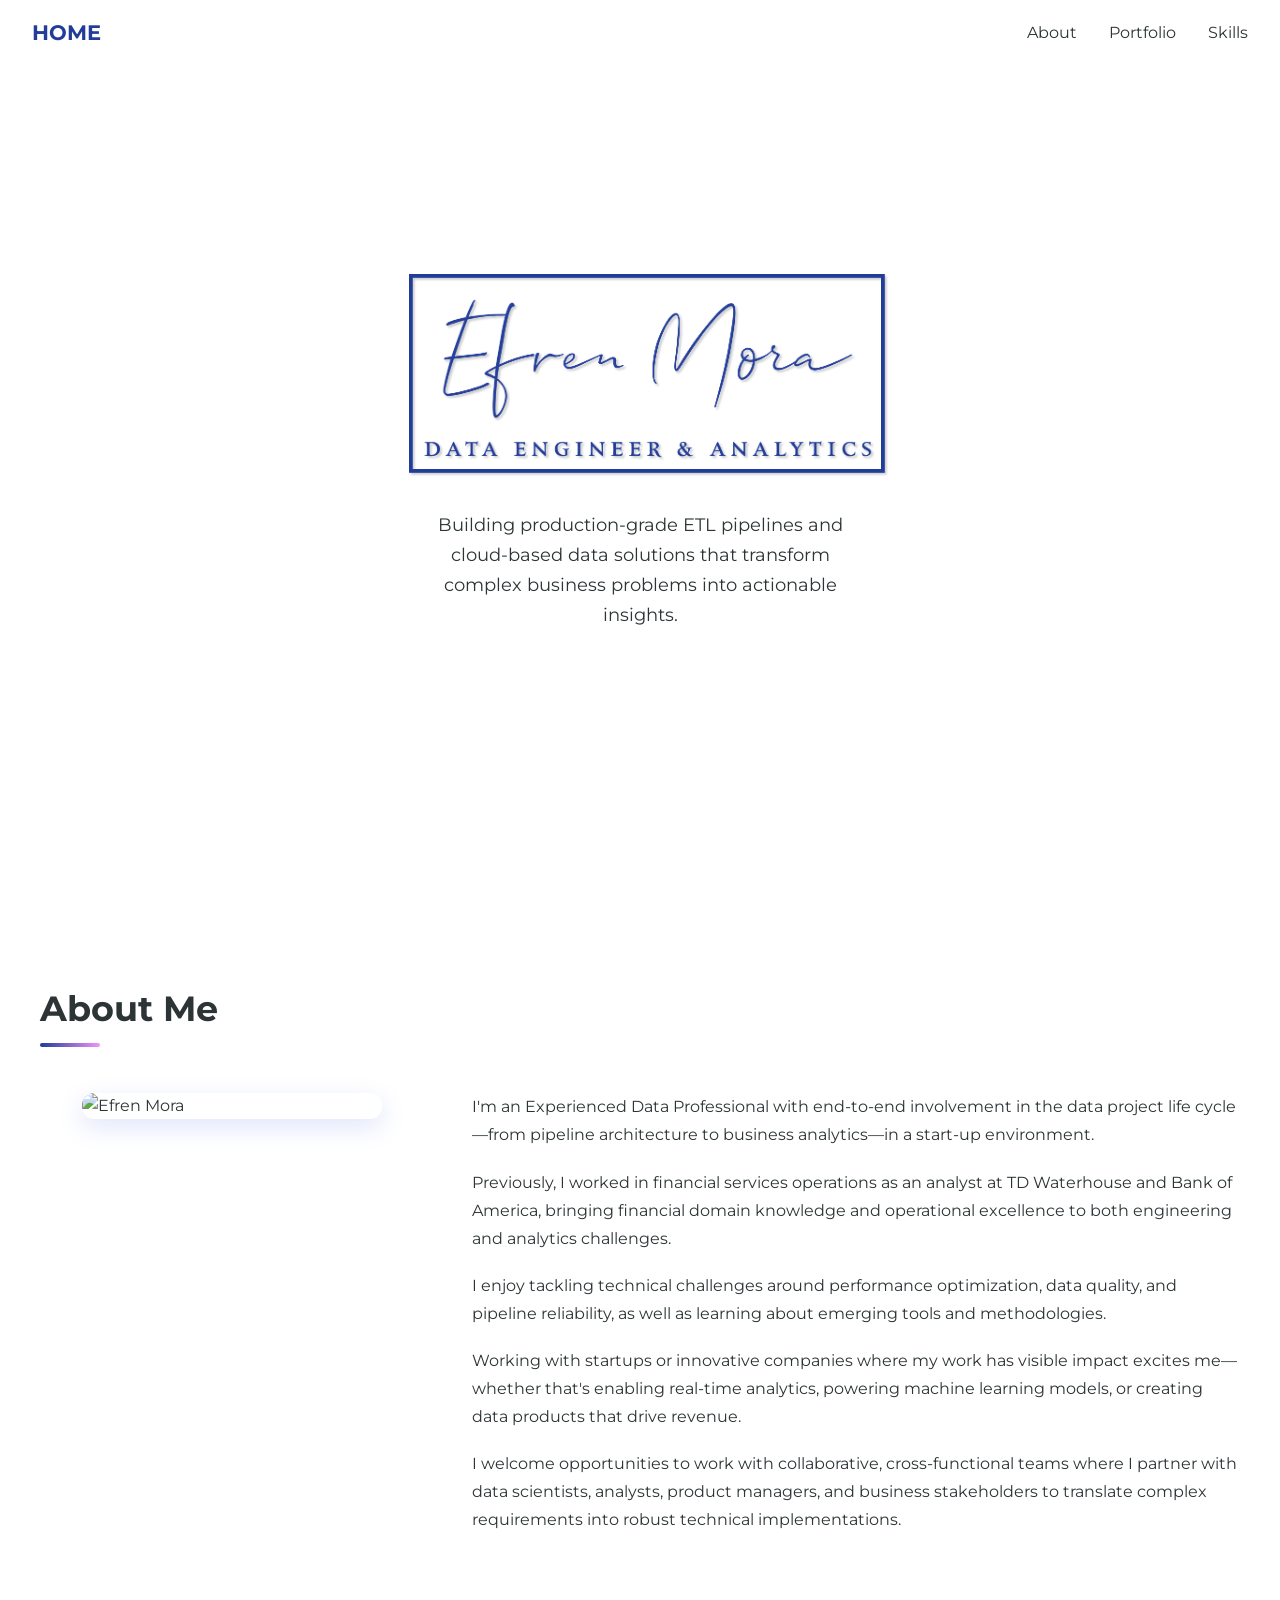
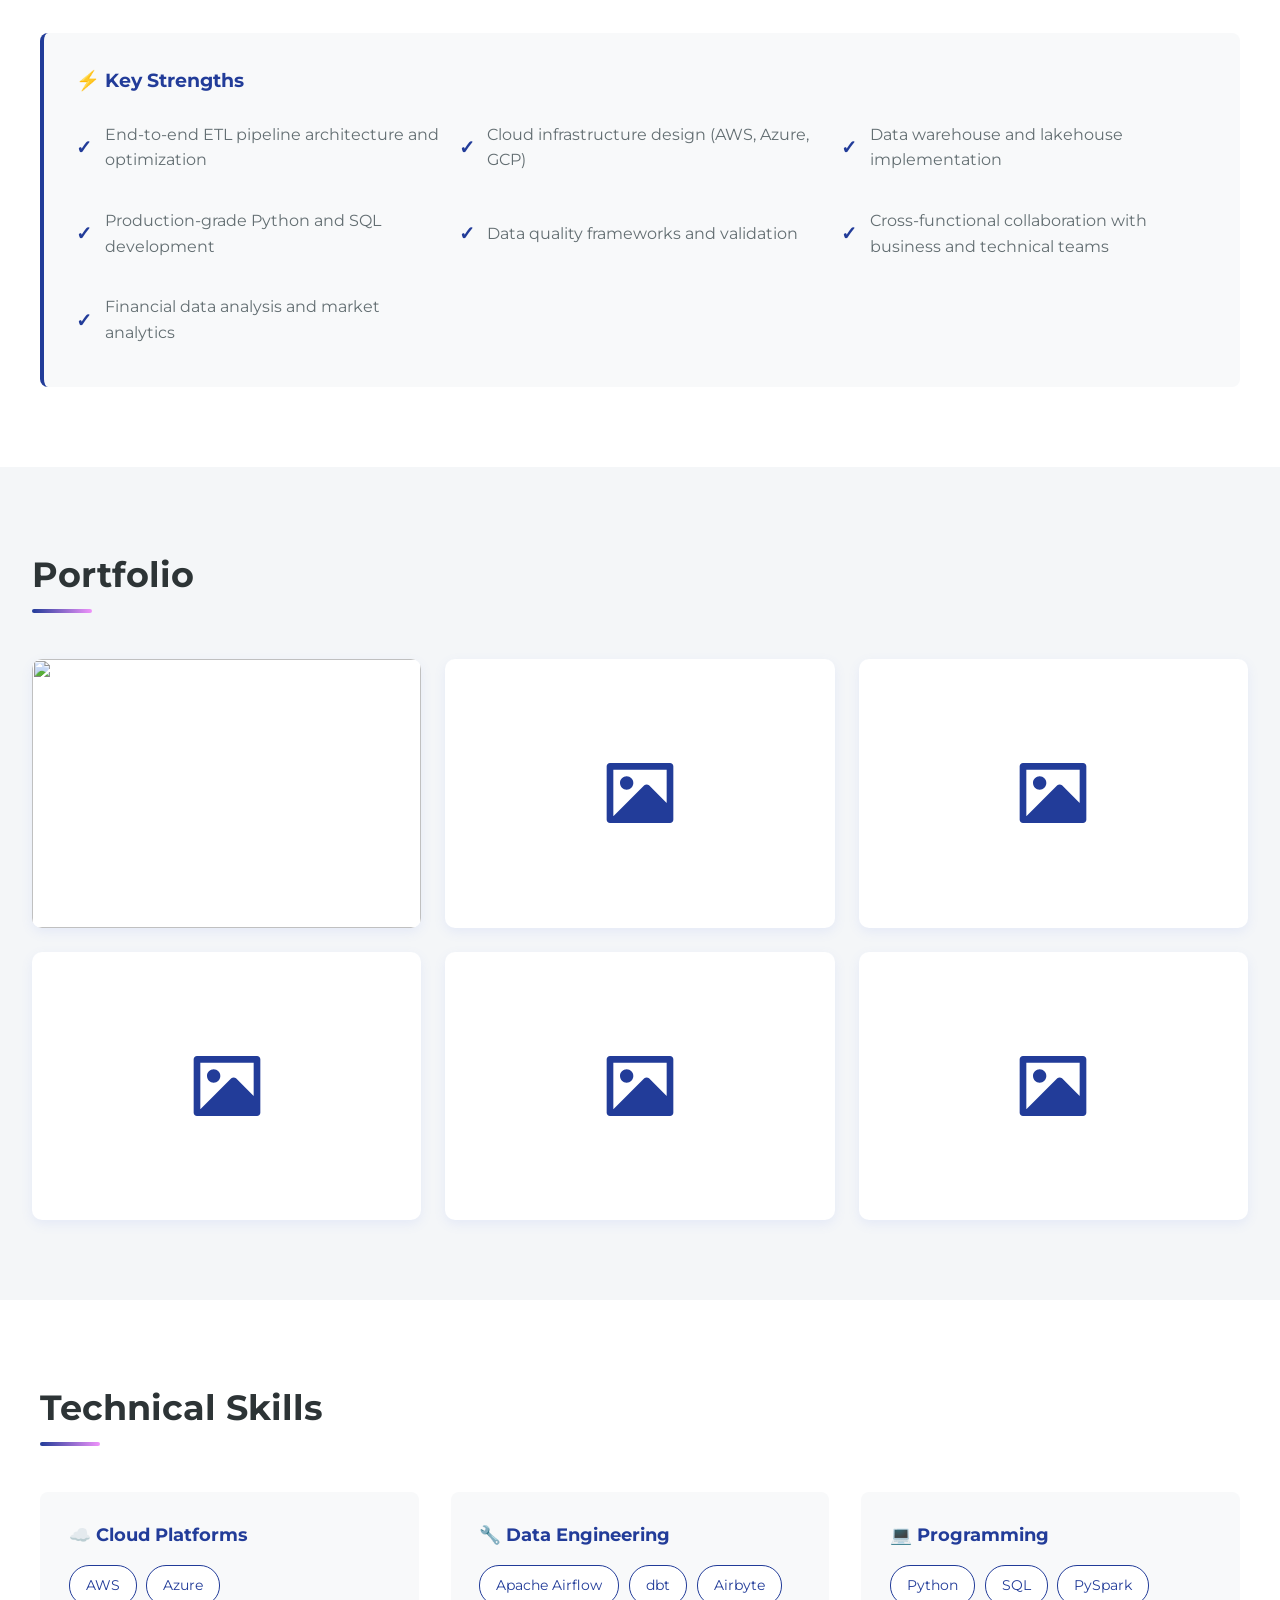
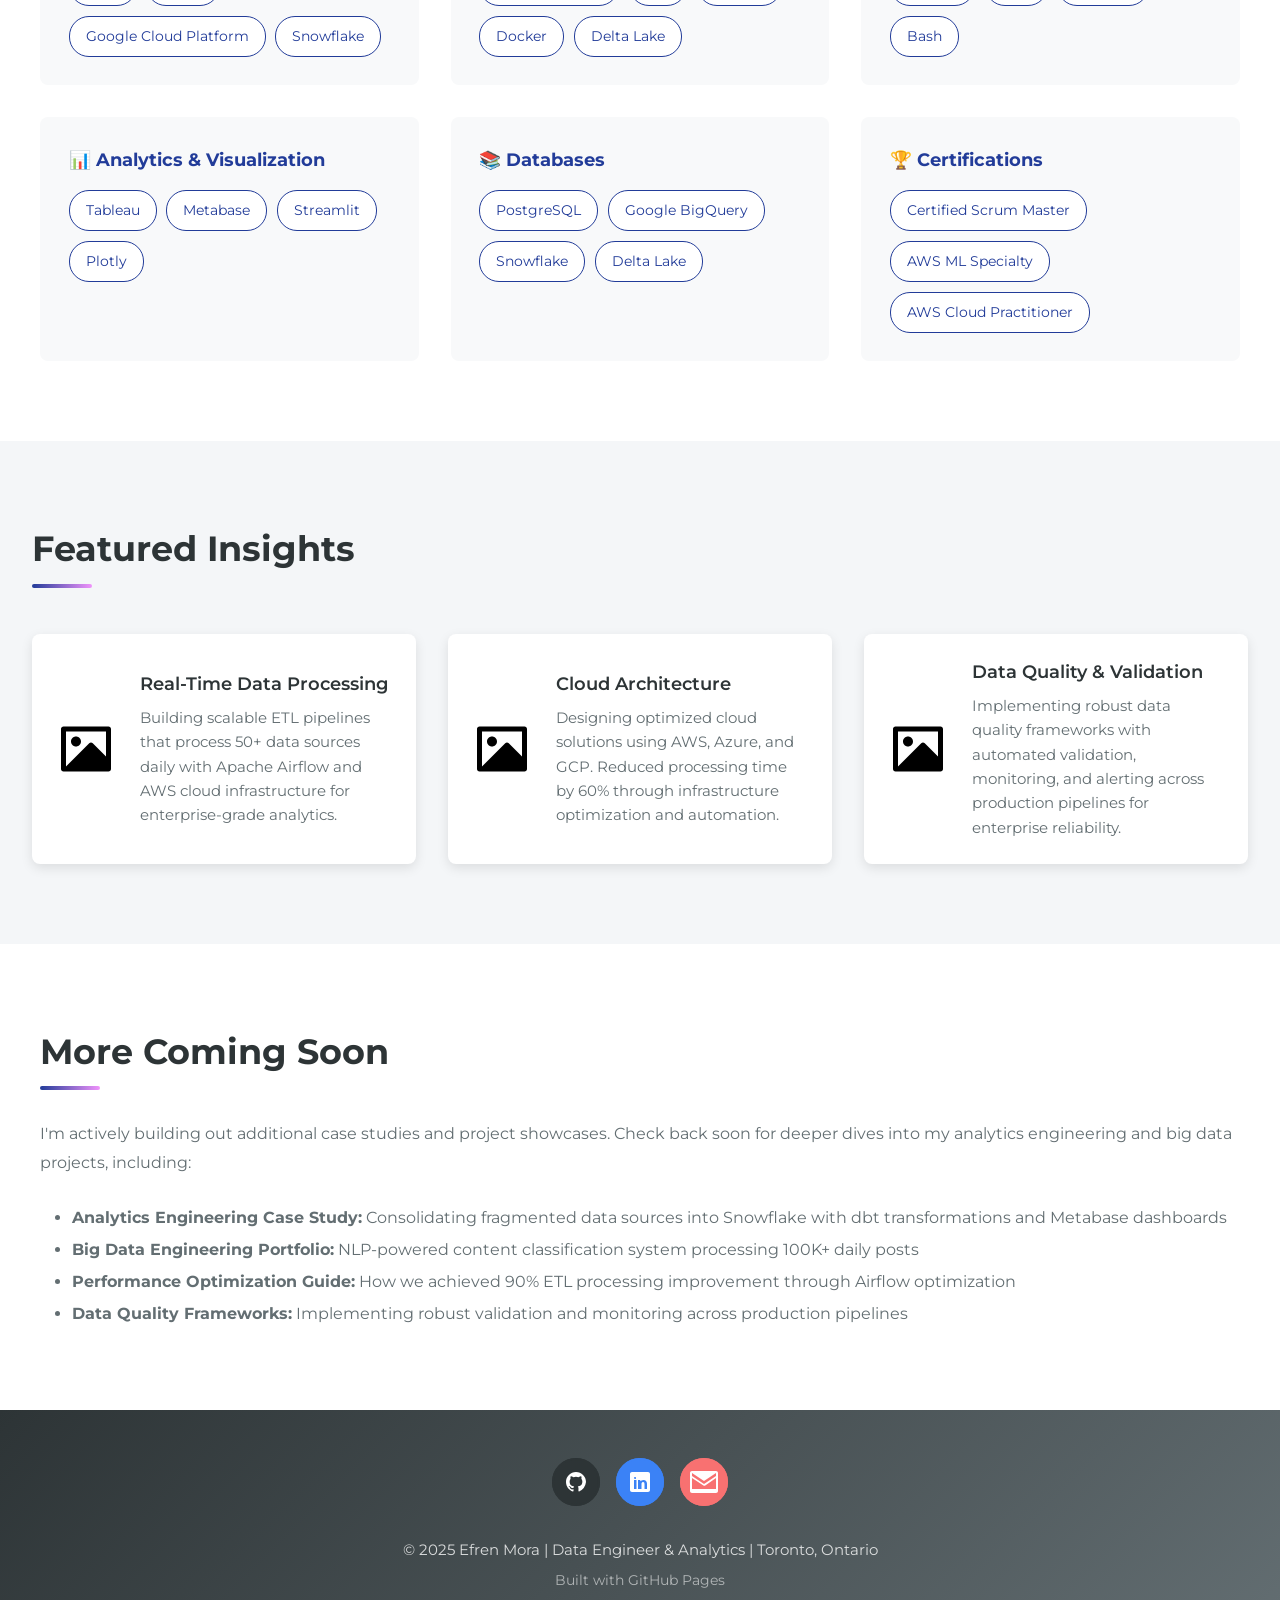
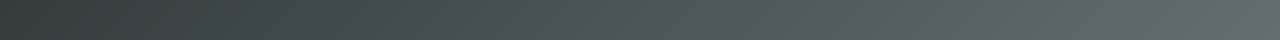
==== commit a1d91080: "Update hero logo and profile photo in index.html; add new cursive logo image file." ====
--- a/index.html
+++ b/index.html
@@ -27,7 +27,7 @@
 
         <!-- Hero Content -->              
         <div class="hero-content">
-            <img src="/elements/efren_logo_blue_newfont1.png" alt="Efren Mora Logo" class="hero-logo">
+            <img src="/elements/efren_logo_blue_cursivafont1.png" alt="Efren Mora Logo" class="hero-logo">
             <!-- <p class="hero-subtitle">Data Engineer & Analytics</p> -->
             <p class="hero-tagline">Building production-grade ETL pipelines and cloud-based data
                 solutions that transform complex business problems into actionable insights.</p>
@@ -43,7 +43,7 @@
             <!-- Photo and Text Layout -->
             <div class="about-content">
                 <div class="about-photo">
-                    <img src="https://raw.githubusercontent.com/efrenmo/efrenmo.github.io/main/elements/photo/efren-halo-photo.jfif" alt="Efren Mora" class="profile-photo">
+                    <img src="https://raw.githubusercontent.com/efrenmo/efrenmo.github.io/main/elements/photo/efren-halo-photo-right.jfif" alt="Efren Mora" class="profile-photo">
                 </div>
 
 
